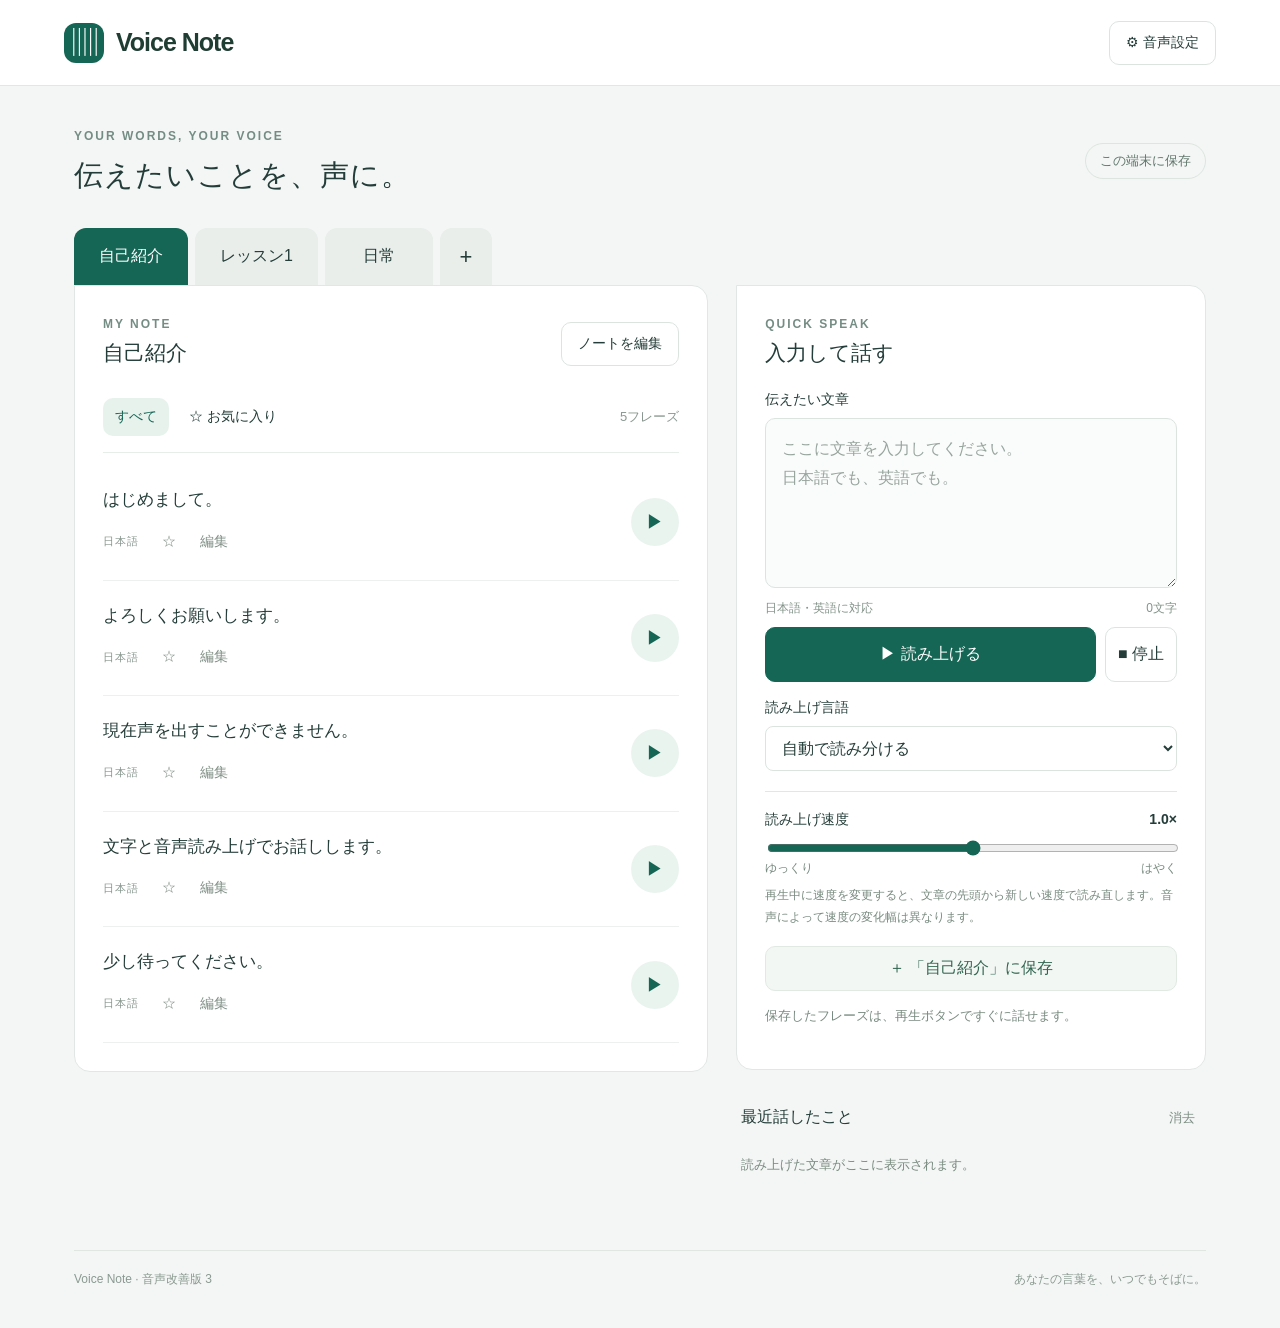
==== index.html @ 18e93631 "Improve speech quality selection and live speed adjustment" ====
<!doctype html><html lang="ja"><head><meta charset="utf-8"><meta name="viewport" content="width=device-width,initial-scale=1"><meta name="theme-color" content="#166655"><meta name="description" content="日本語と英語で話せる、あなたの音声会話ノート"><title>Voice Note — 音声会話ノート</title><link rel="manifest" href="manifest.webmanifest"><link rel="icon" href="icon.svg"><link rel="stylesheet" href="style.css"></head><body>
<header><a class="brand" href="./"><span class="brand-icon">▥</span> Voice Note</a><button id="settingsOpen" class="subtle">⚙ 音声設定</button></header>
<main><div class="intro"><div><span class="eyebrow">YOUR WORDS, YOUR VOICE</span><h1>伝えたいことを、声に。</h1></div><span class="local">この端末に保存</span></div>
<nav class="tabs" id="tabs" aria-label="ノート"></nav>
<div class="workspace"><section class="notebook"><div class="section-head"><div><span class="eyebrow">MY NOTE</span><h2 id="noteTitle"></h2></div><button id="noteMenu" class="subtle">ノートを編集</button></div><div class="filters"><button class="selected" id="allFilter">すべて</button><button id="favoriteFilter">☆ お気に入り</button><span id="count"></span></div><div id="phrases"></div></section>
<aside><section class="composer"><span class="eyebrow">QUICK SPEAK</span><h2>入力して話す</h2><label for="draft">伝えたい文章</label><textarea id="draft" placeholder="ここに文章を入力してください。&#10;日本語でも、英語でも。" maxlength="10000"></textarea><div class="input-meta"><span>日本語・英語に対応</span><span id="charCount">0文字</span></div><div class="speak-row"><button id="speak" class="primary">▶ 読み上げる</button><button id="stop" class="stop" aria-label="読み上げを停止">■ 停止</button></div><label for="language">読み上げ言語</label><select id="language"><option value="auto">自動で読み分ける</option><option value="ja">日本語</option><option value="en">English</option></select><div class="main-speed"><label for="rate">読み上げ速度 <strong id="rateValue">1.0×</strong></label><input id="rate" type="range" min="0.5" max="1.5" step="0.1"><div class="range-label"><span>ゆっくり</span><span>はやく</span></div><p class="hint">再生中に速度を変更すると、文章の先頭から新しい速度で読み直します。音声によって速度の変化幅は異なります。</p></div><button id="save" class="save">＋ このノートに保存</button><p class="hint">保存したフレーズは、再生ボタンですぐに話せます。</p></section><section class="history"><div class="section-head"><h3>最近話したこと</h3><button id="clearHistory" class="text-button">消去</button></div><div id="history"></div></section></aside></div><footer>Voice Note · 音声改善版 3 <span>あなたの言葉を、いつでもそばに。</span></footer></main>
<div id="status" role="status" aria-live="polite"></div>
<dialog id="editDialog"><form id="editForm"><div class="section-head"><h2 id="editTitle"></h2><button type="button" id="closeEdit" aria-label="閉じる">×</button></div><label id="editLabel" for="editValue">名前</label><textarea id="editValue" required maxlength="10000"></textarea><div class="dialog-actions"><button type="button" id="deleteItem" class="danger">削除</button><button type="submit" class="primary">保存する</button></div></form></dialog>
<dialog id="settings"><div class="section-head"><h2>音声設定</h2><button id="closeSettings" aria-label="閉じる">×</button></div><p class="hint">利用できる音声は端末によって異なります。男性音声が見つかる場合は優先して選びます。音声名だけでは性別を判別できない場合もあります。</p><label class="voice-preference"><input id="qualityFirst" type="checkbox"> 高品質音声を優先する</label><p class="hint">自動選択では Natural・Neural・Premium・Enhanced などの音声を優先します。男性音声を優先したい場合はオフにするか、下の一覧で声を選んでください。</p><label class="voice-preference"><input id="preferLocal" type="checkbox"> 端末内の音声を優先する</label><p class="hint">通信の待ち時間を避けたいときに使います。選択した音声がある場合は、その声を使います。</p><label for="jaVoice">日本語の音声</label><select id="jaVoice"></select><button class="test" data-test="ja">▶ 日本語を試す</button><label for="enVoice">英語の音声</label><select id="enVoice"></select><button class="test" data-test="en">▶ 英語を試す</button><p class="hint">ノートと履歴はこのブラウザ内に保存されます。ブラウザのデータを消すと削除され、別の端末には同期されません。音声によっては読み上げ時に通信が必要です。</p><p class="hint">日英の文章を先に再生待ちに入れ、切り替えの待ち時間を減らします。声質や切り替えにかかる時間は、端末と音声によって異なります。</p><div class="backup"><button id="export">バックアップ保存</button><label class="import">復元する<input id="import" type="file" accept="application/json" hidden></label></div></dialog>
<script src="app.js"></script></body></html>
---- style.css ----
:root{font-family:Inter,"Noto Sans JP",-apple-system,BlinkMacSystemFont,"Segoe UI",sans-serif;color:#243d38;background:#f4f6f5;font-synthesis:none}*{box-sizing:border-box}body{margin:0}button,select,textarea,input{font:inherit}button,.import{cursor:pointer}button{border:1px solid #dce4e0;background:white;color:inherit;border-radius:10px;padding:11px 16px;min-height:44px}button:hover{background:#edf3f0}button:focus-visible,textarea:focus,select:focus{outline:3px solid #77b6a7;outline-offset:2px}header{height:86px;background:#fff;border-bottom:1px solid #e1e7e4;display:flex;align-items:center;justify-content:space-between;padding:0 max(5%,calc((100vw - 1180px)/2))}.brand{font-size:25px;font-weight:750;letter-spacing:-1px;text-decoration:none;color:#203d34;display:flex;align-items:center;gap:12px}.brand-icon{background:#166655;color:white;display:grid;place-items:center;border-radius:12px;width:40px;height:40px;font-size:28px}.subtle{background:transparent;font-size:14px}main{max-width:1180px;margin:auto;padding:40px 24px}.intro{display:flex;align-items:center;justify-content:space-between;margin-bottom:32px}.eyebrow{font-size:12px;letter-spacing:2px;font-weight:700;color:#748d84}h1{font-size:29px;margin:12px 0 0;font-weight:650;letter-spacing:1px}h2{font-size:21px;margin:7px 0}h3{font-size:16px;margin:0}.local{font-size:13px;color:#60776d;border:1px solid #dce5df;border-radius:20px;padding:8px 14px}.tabs{display:flex;gap:7px;overflow-x:auto;padding:0 0 0;align-items:stretch}.tabs button{white-space:nowrap;min-width:108px;border-radius:12px 12px 0 0;background:#e9eeeb;border-color:transparent;padding:17px 24px}.tabs button.active{background:#166655;color:white}.tabs .add{min-width:52px;font-size:22px;padding:10px}.workspace{display:grid;grid-template-columns:minmax(0,1.35fr) minmax(320px,1fr);gap:28px;align-items:start}.notebook{background:white;border:1px solid #e1e7e4;border-radius:0 16px 16px 16px;min-height:584px;padding:28px}.section-head{display:flex;align-items:center;justify-content:space-between;gap:12px}.filters{display:flex;align-items:center;gap:8px;margin:24px 0 12px;border-bottom:1px solid #e7ede9;padding-bottom:16px}.filters button{border:0;background:transparent;font-size:14px;padding:8px 12px;min-height:38px}.filters .selected{background:#e8f2ed;color:#166655}.filters span{margin-left:auto;color:#8b9891;font-size:13px}.phrase{display:flex;align-items:center;gap:13px;padding:20px 0;border-bottom:1px solid #edf0ee}.phrase-body{flex:1;min-width:0}.phrase p{font-size:17px;line-height:1.8;margin:0 0 8px;white-space:pre-wrap;overflow-wrap:anywhere}.phrase-meta{display:flex;align-items:center;gap:6px}.phrase-meta span{font-size:11px;font-weight:700;color:#87968e;letter-spacing:1px;margin-right:8px}.icon{padding:5px 9px;border:0;min-height:36px;background:transparent;color:#819087;font-size:14px}.star.on{color:#b78721}.play{border:0;background:#eaf4ef;color:#166655;width:48px;height:48px;padding:0;border-radius:50%;flex-shrink:0;font-size:18px}.composer{background:white;border:1px solid #e1e7e4;border-radius:0 16px 16px 16px;padding:28px}.composer h2{margin-bottom:24px}label{font-size:14px;display:block;margin:17px 0 9px}textarea{width:100%;resize:vertical;min-height:170px;border:1px solid #dce4df;background:#fafcfb;border-radius:10px;padding:16px;line-height:1.8;color:#243d38}textarea::placeholder{color:#98a59e}select{width:100%;padding:12px;border:1px solid #dce4df;background:white;border-radius:8px;color:inherit}.input-meta{display:flex;justify-content:space-between;font-size:12px;color:#829389;margin:8px 0 22px}.speak-row{display:flex;gap:9px;margin-top:21px}.primary{background:#166655;color:white;border-color:#166655;font-weight:650}.primary:hover{background:#105142}.speak-row .primary{flex:1;padding:16px}.stop{padding:12px}.save{width:100%;margin-top:10px;background:#f3f7f4;border-color:#e0eae3;color:#326551}.hint{font-size:13px;color:#798b80;line-height:1.8}.history{padding:26px 5px}.text-button{border:0;background:transparent;font-size:13px;padding:6px;color:#7c8e83}.history-item{width:100%;display:flex;justify-content:space-between;text-align:left;gap:15px;background:transparent;border:0;border-bottom:1px solid #e0e7e2;border-radius:0;padding:14px 0;font-size:14px}.history-item span:first-child{white-space:nowrap;overflow:hidden;text-overflow:ellipsis}.history-item span:last-child{color:#166655}footer{display:flex;justify-content:space-between;color:#8a9a91;font-size:12px;margin-top:35px;padding-top:20px;border-top:1px solid #e0e7e2}dialog{border:1px solid #dbe5df;border-radius:18px;padding:28px;width:min(500px,calc(100% - 28px));max-height:90dvh;color:#243d38}dialog::backdrop{background:#142c2666;backdrop-filter:blur(3px)}.dialog-actions,.backup{display:flex;justify-content:space-between;gap:12px;margin-top:20px}.danger{color:#b44242}.test{margin-top:8px;font-size:13px}#rate{width:100%;accent-color:#166655}#rateValue{float:right}.range-label{display:flex;justify-content:space-between;font-size:12px;color:#798b80}.import{border:1px solid #dce4e0;border-radius:10px;padding:12px;margin:0}.empty{padding:36px 10px;text-align:center;font-size:14px;color:#809087;line-height:1.9}#status{position:fixed;bottom:22px;left:50%;transform:translateX(-50%);background:#203f35;color:white;max-width:90vw;border-radius:12px;padding:13px 22px;font-size:14px;box-shadow:0 5px 22px #203f3522;z-index:5}#status:empty{display:none}@media(max-width:760px){header{height:70px;padding:0 20px}.brand{font-size:22px}main{padding:26px 16px}.intro{margin-bottom:25px}h1{font-size:23px}.local{display:none}.workspace{grid-template-columns:1fr;gap:20px}.notebook{padding:20px;min-height:0}.composer{border-radius:16px;padding:22px}.tabs button{padding:14px 20px}.section-head h2{font-size:19px}.intro .eyebrow{font-size:10px}footer span{display:none}.phrase p{font-size:16px}.notebook .subtle{padding:8px 10px}.workspace aside{display:contents}.composer{grid-row:1}.notebook{grid-row:2;border-radius:16px}.history{grid-row:3}.tabs{margin-bottom:0}.composer{border-top-left-radius:0;border-top-right-radius:12px}}@media(prefers-reduced-motion:no-preference){button{transition:background .15s}}

.main-speed{border-top:1px solid #e1e7e4;margin-top:20px;padding-top:2px}.main-speed .hint{margin:8px 0;font-size:12px}.voice-preference{display:flex;align-items:center;gap:8px}.voice-preference input{width:20px;height:20px;accent-color:#166655}.input-meta{margin-bottom:10px}.speak-row{margin-top:10px}
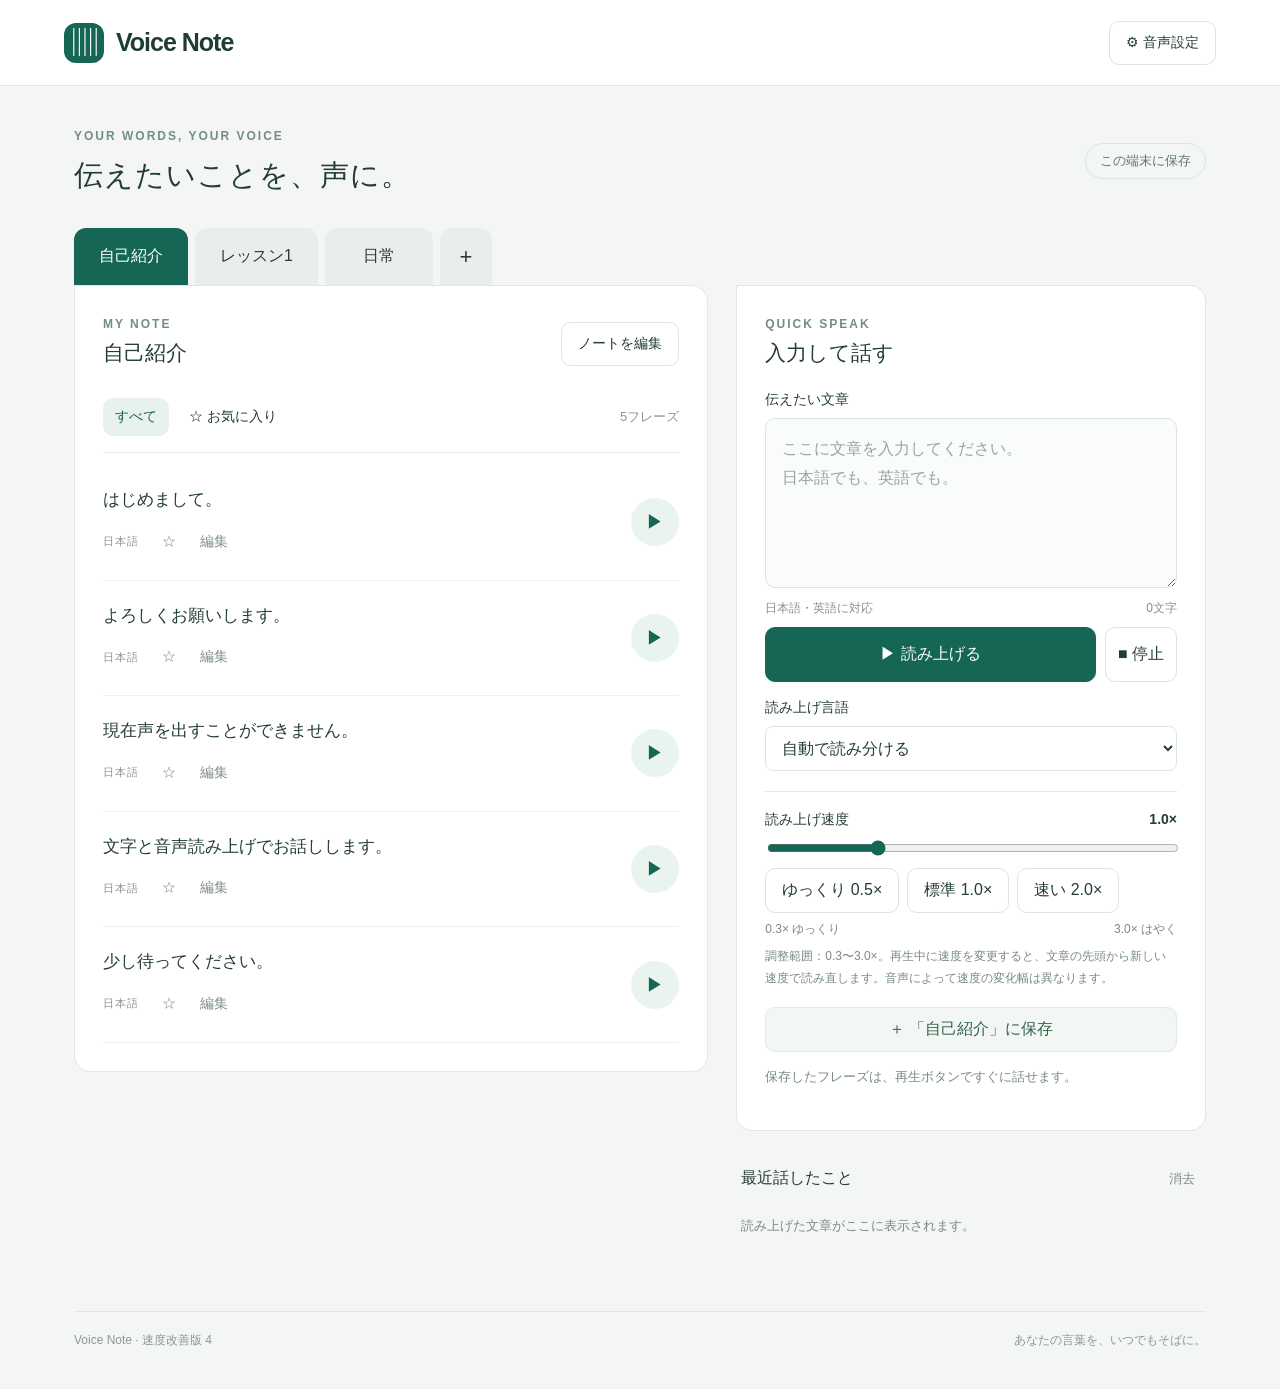
==== commit 427e6b20: "Expand speech rate to 0.3–3.0 and add speed presets" ====
--- a/index.html
+++ b/index.html
@@ -3,8 +3,8 @@
 <main><div class="intro"><div><span class="eyebrow">YOUR WORDS, YOUR VOICE</span><h1>伝えたいことを、声に。</h1></div><span class="local">この端末に保存</span></div>
 <nav class="tabs" id="tabs" aria-label="ノート"></nav>
 <div class="workspace"><section class="notebook"><div class="section-head"><div><span class="eyebrow">MY NOTE</span><h2 id="noteTitle"></h2></div><button id="noteMenu" class="subtle">ノートを編集</button></div><div class="filters"><button class="selected" id="allFilter">すべて</button><button id="favoriteFilter">☆ お気に入り</button><span id="count"></span></div><div id="phrases"></div></section>
-<aside><section class="composer"><span class="eyebrow">QUICK SPEAK</span><h2>入力して話す</h2><label for="draft">伝えたい文章</label><textarea id="draft" placeholder="ここに文章を入力してください。&#10;日本語でも、英語でも。" maxlength="10000"></textarea><div class="input-meta"><span>日本語・英語に対応</span><span id="charCount">0文字</span></div><div class="speak-row"><button id="speak" class="primary">▶ 読み上げる</button><button id="stop" class="stop" aria-label="読み上げを停止">■ 停止</button></div><label for="language">読み上げ言語</label><select id="language"><option value="auto">自動で読み分ける</option><option value="ja">日本語</option><option value="en">English</option></select><div class="main-speed"><label for="rate">読み上げ速度 <strong id="rateValue">1.0×</strong></label><input id="rate" type="range" min="0.5" max="1.5" step="0.1"><div class="range-label"><span>ゆっくり</span><span>はやく</span></div><p class="hint">再生中に速度を変更すると、文章の先頭から新しい速度で読み直します。音声によって速度の変化幅は異なります。</p></div><button id="save" class="save">＋ このノートに保存</button><p class="hint">保存したフレーズは、再生ボタンですぐに話せます。</p></section><section class="history"><div class="section-head"><h3>最近話したこと</h3><button id="clearHistory" class="text-button">消去</button></div><div id="history"></div></section></aside></div><footer>Voice Note · 音声改善版 3 <span>あなたの言葉を、いつでもそばに。</span></footer></main>
+<aside><section class="composer"><span class="eyebrow">QUICK SPEAK</span><h2>入力して話す</h2><label for="draft">伝えたい文章</label><textarea id="draft" placeholder="ここに文章を入力してください。&#10;日本語でも、英語でも。" maxlength="10000"></textarea><div class="input-meta"><span>日本語・英語に対応</span><span id="charCount">0文字</span></div><div class="speak-row"><button id="speak" class="primary">▶ 読み上げる</button><button id="stop" class="stop" aria-label="読み上げを停止">■ 停止</button></div><label for="language">読み上げ言語</label><select id="language"><option value="auto">自動で読み分ける</option><option value="ja">日本語</option><option value="en">English</option></select><div class="main-speed"><label for="rate">読み上げ速度 <strong id="rateValue">1.0×</strong></label><input id="rate" type="range" min="0.3" max="3.0" step="0.1"><div role="group" aria-label="速度を選択" style="display:flex;flex-wrap:wrap;gap:8px;margin:8px 0"><button type="button" data-rate="0.5">ゆっくり 0.5×</button><button type="button" data-rate="1">標準 1.0×</button><button type="button" data-rate="2">速い 2.0×</button></div><div class="range-label"><span>0.3× ゆっくり</span><span>3.0× はやく</span></div><p class="hint">調整範囲：0.3〜3.0×。再生中に速度を変更すると、文章の先頭から新しい速度で読み直します。音声によって速度の変化幅は異なります。</p></div><button id="save" class="save">＋ このノートに保存</button><p class="hint">保存したフレーズは、再生ボタンですぐに話せます。</p></section><section class="history"><div class="section-head"><h3>最近話したこと</h3><button id="clearHistory" class="text-button">消去</button></div><div id="history"></div></section></aside></div><footer>Voice Note · 速度改善版 4 <span>あなたの言葉を、いつでもそばに。</span></footer></main>
 <div id="status" role="status" aria-live="polite"></div>
 <dialog id="editDialog"><form id="editForm"><div class="section-head"><h2 id="editTitle"></h2><button type="button" id="closeEdit" aria-label="閉じる">×</button></div><label id="editLabel" for="editValue">名前</label><textarea id="editValue" required maxlength="10000"></textarea><div class="dialog-actions"><button type="button" id="deleteItem" class="danger">削除</button><button type="submit" class="primary">保存する</button></div></form></dialog>
 <dialog id="settings"><div class="section-head"><h2>音声設定</h2><button id="closeSettings" aria-label="閉じる">×</button></div><p class="hint">利用できる音声は端末によって異なります。男性音声が見つかる場合は優先して選びます。音声名だけでは性別を判別できない場合もあります。</p><label class="voice-preference"><input id="qualityFirst" type="checkbox"> 高品質音声を優先する</label><p class="hint">自動選択では Natural・Neural・Premium・Enhanced などの音声を優先します。男性音声を優先したい場合はオフにするか、下の一覧で声を選んでください。</p><label class="voice-preference"><input id="preferLocal" type="checkbox"> 端末内の音声を優先する</label><p class="hint">通信の待ち時間を避けたいときに使います。選択した音声がある場合は、その声を使います。</p><label for="jaVoice">日本語の音声</label><select id="jaVoice"></select><button class="test" data-test="ja">▶ 日本語を試す</button><label for="enVoice">英語の音声</label><select id="enVoice"></select><button class="test" data-test="en">▶ 英語を試す</button><p class="hint">ノートと履歴はこのブラウザ内に保存されます。ブラウザのデータを消すと削除され、別の端末には同期されません。音声によっては読み上げ時に通信が必要です。</p><p class="hint">日英の文章を先に再生待ちに入れ、切り替えの待ち時間を減らします。声質や切り替えにかかる時間は、端末と音声によって異なります。</p><div class="backup"><button id="export">バックアップ保存</button><label class="import">復元する<input id="import" type="file" accept="application/json" hidden></label></div></dialog>
-<script src="app.js"></script></body></html>
+<script src="app.js?v=4"></script></body></html>
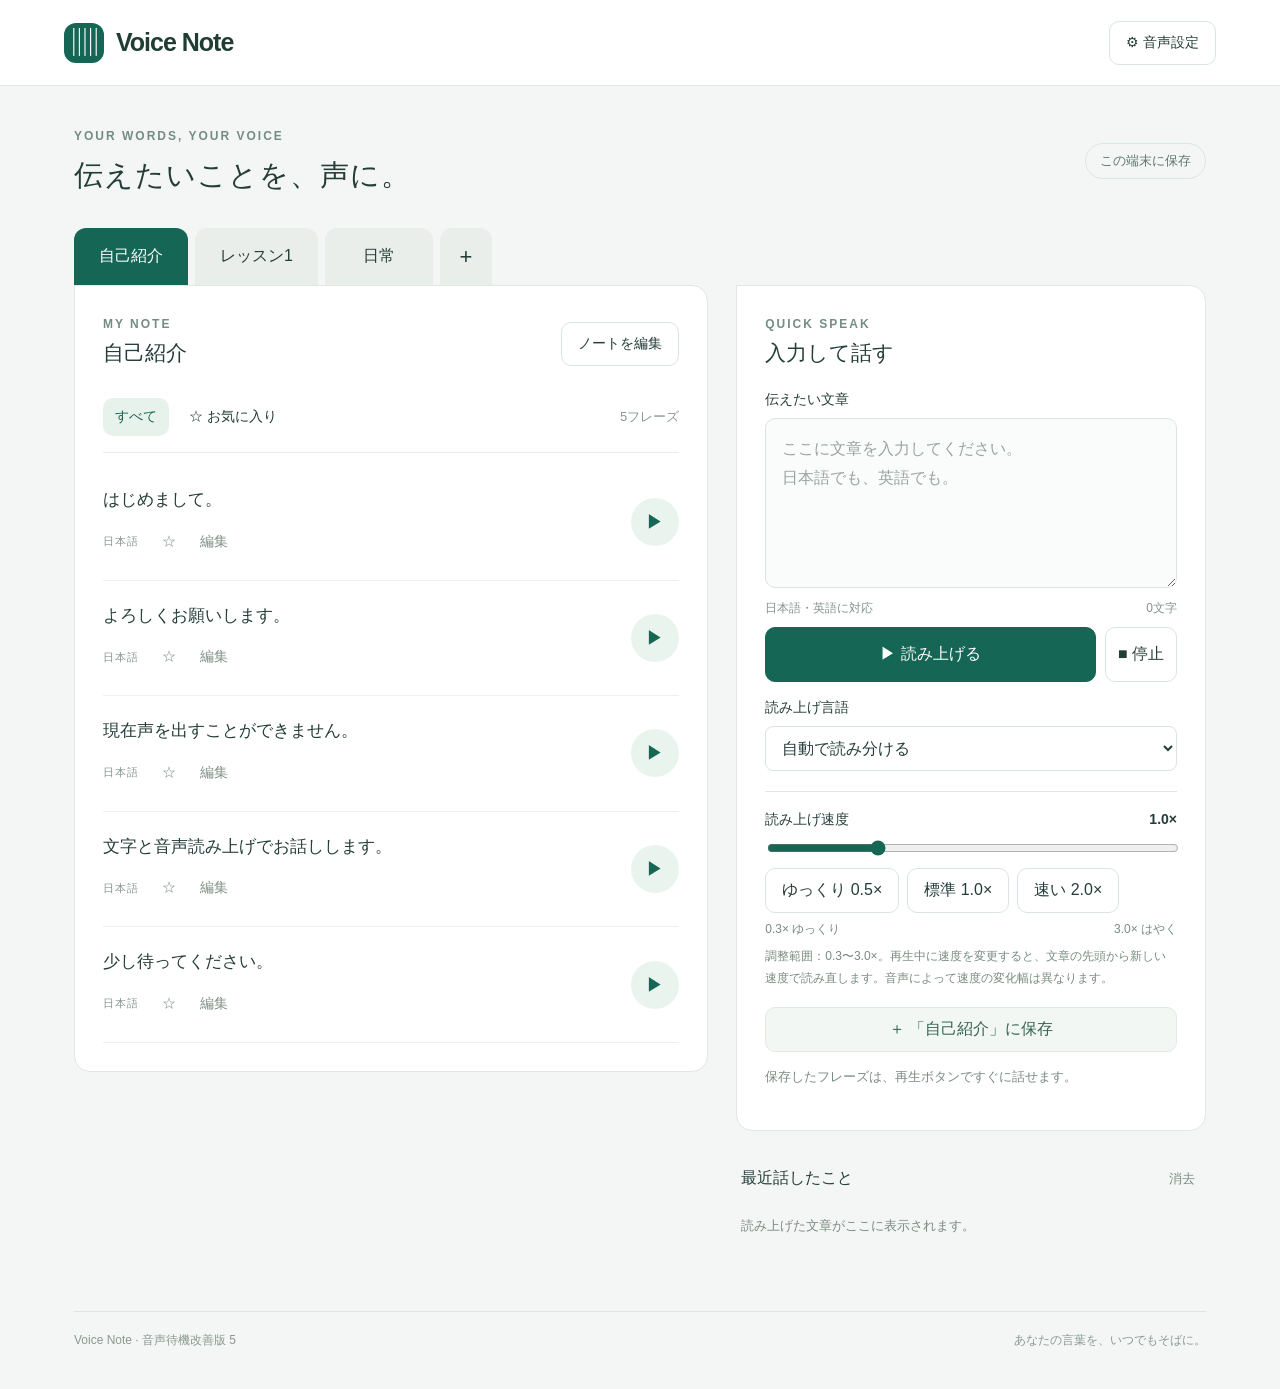
==== commit 39e3109b: "Stop indefinite speech preparation with a start timeout" ====
--- a/index.html
+++ b/index.html
@@ -3,8 +3,8 @@
 <main><div class="intro"><div><span class="eyebrow">YOUR WORDS, YOUR VOICE</span><h1>伝えたいことを、声に。</h1></div><span class="local">この端末に保存</span></div>
 <nav class="tabs" id="tabs" aria-label="ノート"></nav>
 <div class="workspace"><section class="notebook"><div class="section-head"><div><span class="eyebrow">MY NOTE</span><h2 id="noteTitle"></h2></div><button id="noteMenu" class="subtle">ノートを編集</button></div><div class="filters"><button class="selected" id="allFilter">すべて</button><button id="favoriteFilter">☆ お気に入り</button><span id="count"></span></div><div id="phrases"></div></section>
-<aside><section class="composer"><span class="eyebrow">QUICK SPEAK</span><h2>入力して話す</h2><label for="draft">伝えたい文章</label><textarea id="draft" placeholder="ここに文章を入力してください。&#10;日本語でも、英語でも。" maxlength="10000"></textarea><div class="input-meta"><span>日本語・英語に対応</span><span id="charCount">0文字</span></div><div class="speak-row"><button id="speak" class="primary">▶ 読み上げる</button><button id="stop" class="stop" aria-label="読み上げを停止">■ 停止</button></div><label for="language">読み上げ言語</label><select id="language"><option value="auto">自動で読み分ける</option><option value="ja">日本語</option><option value="en">English</option></select><div class="main-speed"><label for="rate">読み上げ速度 <strong id="rateValue">1.0×</strong></label><input id="rate" type="range" min="0.3" max="3.0" step="0.1"><div role="group" aria-label="速度を選択" style="display:flex;flex-wrap:wrap;gap:8px;margin:8px 0"><button type="button" data-rate="0.5">ゆっくり 0.5×</button><button type="button" data-rate="1">標準 1.0×</button><button type="button" data-rate="2">速い 2.0×</button></div><div class="range-label"><span>0.3× ゆっくり</span><span>3.0× はやく</span></div><p class="hint">調整範囲：0.3〜3.0×。再生中に速度を変更すると、文章の先頭から新しい速度で読み直します。音声によって速度の変化幅は異なります。</p></div><button id="save" class="save">＋ このノートに保存</button><p class="hint">保存したフレーズは、再生ボタンですぐに話せます。</p></section><section class="history"><div class="section-head"><h3>最近話したこと</h3><button id="clearHistory" class="text-button">消去</button></div><div id="history"></div></section></aside></div><footer>Voice Note · 速度改善版 4 <span>あなたの言葉を、いつでもそばに。</span></footer></main>
+<aside><section class="composer"><span class="eyebrow">QUICK SPEAK</span><h2>入力して話す</h2><label for="draft">伝えたい文章</label><textarea id="draft" placeholder="ここに文章を入力してください。&#10;日本語でも、英語でも。" maxlength="10000"></textarea><div class="input-meta"><span>日本語・英語に対応</span><span id="charCount">0文字</span></div><div class="speak-row"><button id="speak" class="primary">▶ 読み上げる</button><button id="stop" class="stop" aria-label="読み上げを停止">■ 停止</button></div><label for="language">読み上げ言語</label><select id="language"><option value="auto">自動で読み分ける</option><option value="ja">日本語</option><option value="en">English</option></select><div class="main-speed"><label for="rate">読み上げ速度 <strong id="rateValue">1.0×</strong></label><input id="rate" type="range" min="0.3" max="3.0" step="0.1"><div role="group" aria-label="速度を選択" style="display:flex;flex-wrap:wrap;gap:8px;margin:8px 0"><button type="button" data-rate="0.5">ゆっくり 0.5×</button><button type="button" data-rate="1">標準 1.0×</button><button type="button" data-rate="2">速い 2.0×</button></div><div class="range-label"><span>0.3× ゆっくり</span><span>3.0× はやく</span></div><p class="hint">調整範囲：0.3〜3.0×。再生中に速度を変更すると、文章の先頭から新しい速度で読み直します。音声によって速度の変化幅は異なります。</p></div><button id="save" class="save">＋ このノートに保存</button><p class="hint">保存したフレーズは、再生ボタンですぐに話せます。</p></section><section class="history"><div class="section-head"><h3>最近話したこと</h3><button id="clearHistory" class="text-button">消去</button></div><div id="history"></div></section></aside></div><footer>Voice Note · 音声待機改善版 5 <span>あなたの言葉を、いつでもそばに。</span></footer></main>
 <div id="status" role="status" aria-live="polite"></div>
 <dialog id="editDialog"><form id="editForm"><div class="section-head"><h2 id="editTitle"></h2><button type="button" id="closeEdit" aria-label="閉じる">×</button></div><label id="editLabel" for="editValue">名前</label><textarea id="editValue" required maxlength="10000"></textarea><div class="dialog-actions"><button type="button" id="deleteItem" class="danger">削除</button><button type="submit" class="primary">保存する</button></div></form></dialog>
 <dialog id="settings"><div class="section-head"><h2>音声設定</h2><button id="closeSettings" aria-label="閉じる">×</button></div><p class="hint">利用できる音声は端末によって異なります。男性音声が見つかる場合は優先して選びます。音声名だけでは性別を判別できない場合もあります。</p><label class="voice-preference"><input id="qualityFirst" type="checkbox"> 高品質音声を優先する</label><p class="hint">自動選択では Natural・Neural・Premium・Enhanced などの音声を優先します。男性音声を優先したい場合はオフにするか、下の一覧で声を選んでください。</p><label class="voice-preference"><input id="preferLocal" type="checkbox"> 端末内の音声を優先する</label><p class="hint">通信の待ち時間を避けたいときに使います。選択した音声がある場合は、その声を使います。</p><label for="jaVoice">日本語の音声</label><select id="jaVoice"></select><button class="test" data-test="ja">▶ 日本語を試す</button><label for="enVoice">英語の音声</label><select id="enVoice"></select><button class="test" data-test="en">▶ 英語を試す</button><p class="hint">ノートと履歴はこのブラウザ内に保存されます。ブラウザのデータを消すと削除され、別の端末には同期されません。音声によっては読み上げ時に通信が必要です。</p><p class="hint">日英の文章を先に再生待ちに入れ、切り替えの待ち時間を減らします。声質や切り替えにかかる時間は、端末と音声によって異なります。</p><div class="backup"><button id="export">バックアップ保存</button><label class="import">復元する<input id="import" type="file" accept="application/json" hidden></label></div></dialog>
-<script src="app.js?v=4"></script></body></html>
+<script src="app.js?v=5"></script></body></html>
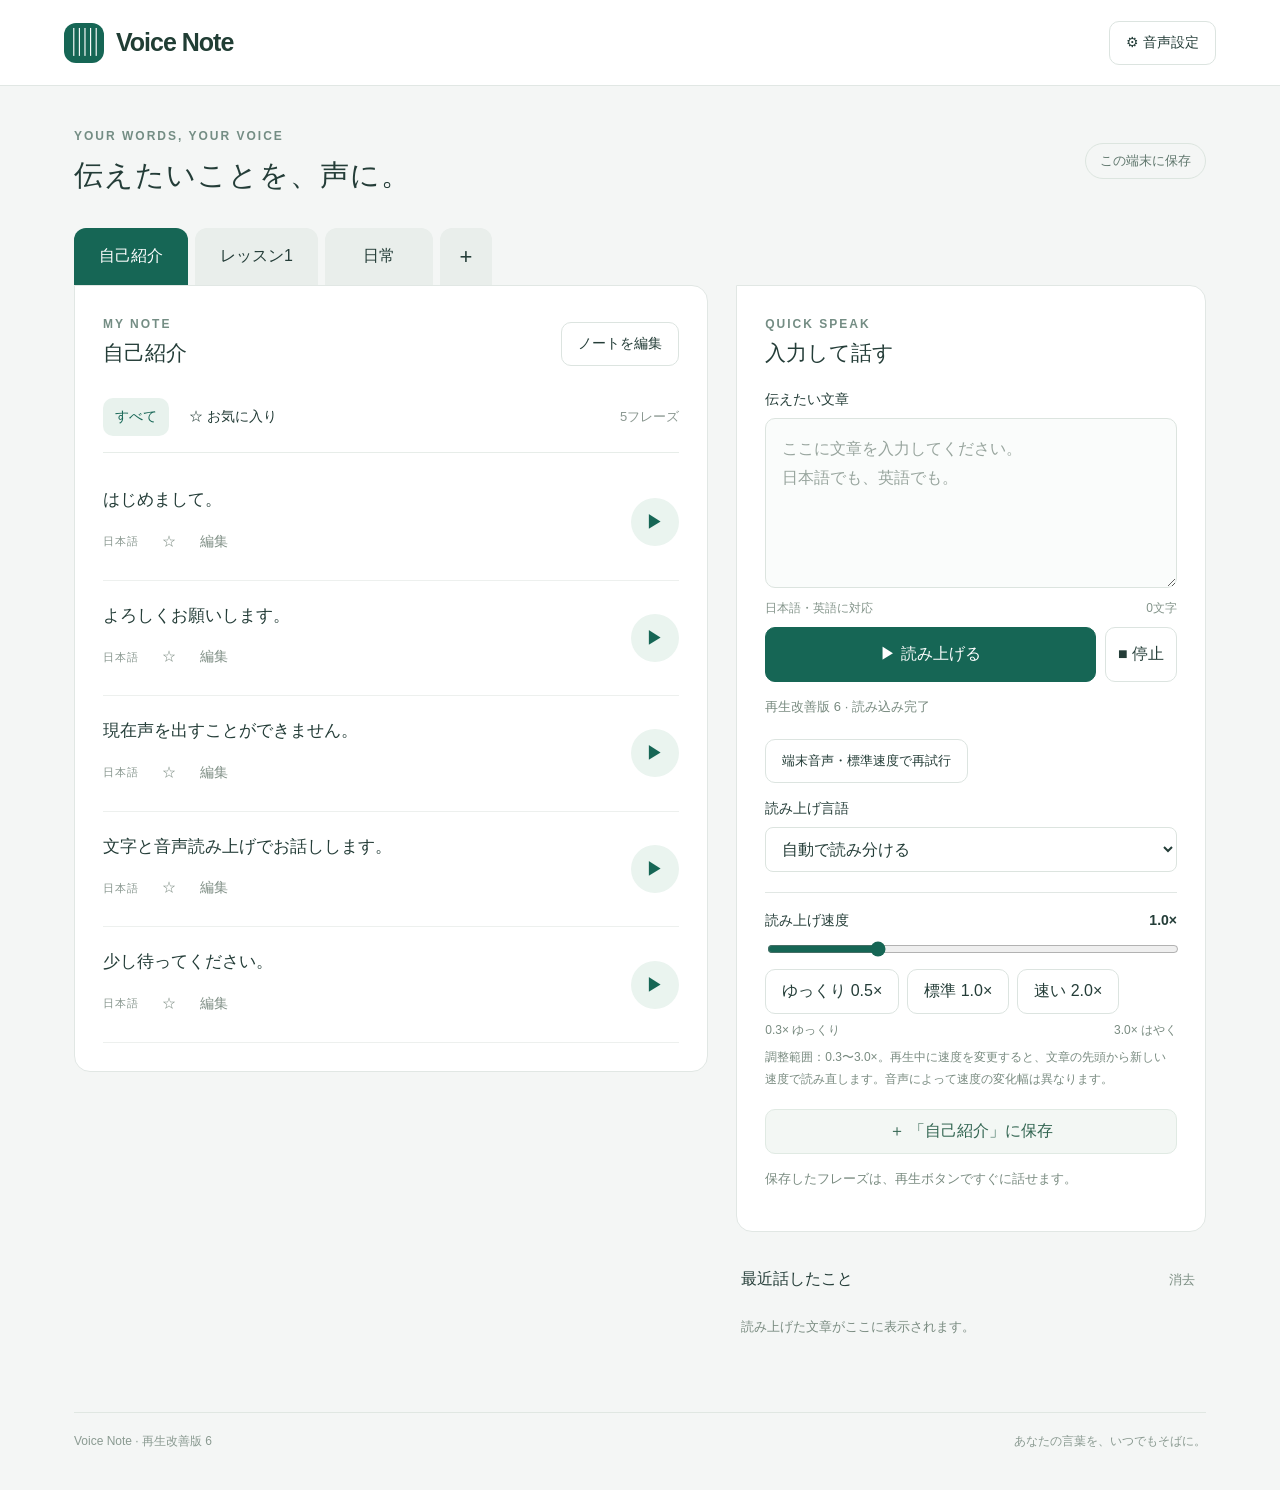
==== commit 52280896: "Add visible speech startup diagnostics and local voice retry" ====
--- a/index.html
+++ b/index.html
@@ -3,8 +3,8 @@
 <main><div class="intro"><div><span class="eyebrow">YOUR WORDS, YOUR VOICE</span><h1>伝えたいことを、声に。</h1></div><span class="local">この端末に保存</span></div>
 <nav class="tabs" id="tabs" aria-label="ノート"></nav>
 <div class="workspace"><section class="notebook"><div class="section-head"><div><span class="eyebrow">MY NOTE</span><h2 id="noteTitle"></h2></div><button id="noteMenu" class="subtle">ノートを編集</button></div><div class="filters"><button class="selected" id="allFilter">すべて</button><button id="favoriteFilter">☆ お気に入り</button><span id="count"></span></div><div id="phrases"></div></section>
-<aside><section class="composer"><span class="eyebrow">QUICK SPEAK</span><h2>入力して話す</h2><label for="draft">伝えたい文章</label><textarea id="draft" placeholder="ここに文章を入力してください。&#10;日本語でも、英語でも。" maxlength="10000"></textarea><div class="input-meta"><span>日本語・英語に対応</span><span id="charCount">0文字</span></div><div class="speak-row"><button id="speak" class="primary">▶ 読み上げる</button><button id="stop" class="stop" aria-label="読み上げを停止">■ 停止</button></div><label for="language">読み上げ言語</label><select id="language"><option value="auto">自動で読み分ける</option><option value="ja">日本語</option><option value="en">English</option></select><div class="main-speed"><label for="rate">読み上げ速度 <strong id="rateValue">1.0×</strong></label><input id="rate" type="range" min="0.3" max="3.0" step="0.1"><div role="group" aria-label="速度を選択" style="display:flex;flex-wrap:wrap;gap:8px;margin:8px 0"><button type="button" data-rate="0.5">ゆっくり 0.5×</button><button type="button" data-rate="1">標準 1.0×</button><button type="button" data-rate="2">速い 2.0×</button></div><div class="range-label"><span>0.3× ゆっくり</span><span>3.0× はやく</span></div><p class="hint">調整範囲：0.3〜3.0×。再生中に速度を変更すると、文章の先頭から新しい速度で読み直します。音声によって速度の変化幅は異なります。</p></div><button id="save" class="save">＋ このノートに保存</button><p class="hint">保存したフレーズは、再生ボタンですぐに話せます。</p></section><section class="history"><div class="section-head"><h3>最近話したこと</h3><button id="clearHistory" class="text-button">消去</button></div><div id="history"></div></section></aside></div><footer>Voice Note · 音声待機改善版 5 <span>あなたの言葉を、いつでもそばに。</span></footer></main>
+<aside><section class="composer"><span class="eyebrow">QUICK SPEAK</span><h2>入力して話す</h2><label for="draft">伝えたい文章</label><textarea id="draft" placeholder="ここに文章を入力してください。&#10;日本語でも、英語でも。" maxlength="10000"></textarea><div class="input-meta"><span>日本語・英語に対応</span><span id="charCount">0文字</span></div><div class="speak-row"><button id="speak" class="primary">▶ 読み上げる</button><button id="stop" class="stop" aria-label="読み上げを停止">■ 停止</button></div><p id="speechProgress" class="hint" role="status" aria-live="polite">更新を読み込み中…</p><button id="retryLocal" type="button" class="test">端末音声・標準速度で再試行</button><label for="language">読み上げ言語</label><select id="language"><option value="auto">自動で読み分ける</option><option value="ja">日本語</option><option value="en">English</option></select><div class="main-speed"><label for="rate">読み上げ速度 <strong id="rateValue">1.0×</strong></label><input id="rate" type="range" min="0.3" max="3.0" step="0.1"><div role="group" aria-label="速度を選択" style="display:flex;flex-wrap:wrap;gap:8px;margin:8px 0"><button type="button" data-rate="0.5">ゆっくり 0.5×</button><button type="button" data-rate="1">標準 1.0×</button><button type="button" data-rate="2">速い 2.0×</button></div><div class="range-label"><span>0.3× ゆっくり</span><span>3.0× はやく</span></div><p class="hint">調整範囲：0.3〜3.0×。再生中に速度を変更すると、文章の先頭から新しい速度で読み直します。音声によって速度の変化幅は異なります。</p></div><button id="save" class="save">＋ このノートに保存</button><p class="hint">保存したフレーズは、再生ボタンですぐに話せます。</p></section><section class="history"><div class="section-head"><h3>最近話したこと</h3><button id="clearHistory" class="text-button">消去</button></div><div id="history"></div></section></aside></div><footer>Voice Note · 再生改善版 6 <span>あなたの言葉を、いつでもそばに。</span></footer></main>
 <div id="status" role="status" aria-live="polite"></div>
 <dialog id="editDialog"><form id="editForm"><div class="section-head"><h2 id="editTitle"></h2><button type="button" id="closeEdit" aria-label="閉じる">×</button></div><label id="editLabel" for="editValue">名前</label><textarea id="editValue" required maxlength="10000"></textarea><div class="dialog-actions"><button type="button" id="deleteItem" class="danger">削除</button><button type="submit" class="primary">保存する</button></div></form></dialog>
 <dialog id="settings"><div class="section-head"><h2>音声設定</h2><button id="closeSettings" aria-label="閉じる">×</button></div><p class="hint">利用できる音声は端末によって異なります。男性音声が見つかる場合は優先して選びます。音声名だけでは性別を判別できない場合もあります。</p><label class="voice-preference"><input id="qualityFirst" type="checkbox"> 高品質音声を優先する</label><p class="hint">自動選択では Natural・Neural・Premium・Enhanced などの音声を優先します。男性音声を優先したい場合はオフにするか、下の一覧で声を選んでください。</p><label class="voice-preference"><input id="preferLocal" type="checkbox"> 端末内の音声を優先する</label><p class="hint">通信の待ち時間を避けたいときに使います。選択した音声がある場合は、その声を使います。</p><label for="jaVoice">日本語の音声</label><select id="jaVoice"></select><button class="test" data-test="ja">▶ 日本語を試す</button><label for="enVoice">英語の音声</label><select id="enVoice"></select><button class="test" data-test="en">▶ 英語を試す</button><p class="hint">ノートと履歴はこのブラウザ内に保存されます。ブラウザのデータを消すと削除され、別の端末には同期されません。音声によっては読み上げ時に通信が必要です。</p><p class="hint">日英の文章を先に再生待ちに入れ、切り替えの待ち時間を減らします。声質や切り替えにかかる時間は、端末と音声によって異なります。</p><div class="backup"><button id="export">バックアップ保存</button><label class="import">復元する<input id="import" type="file" accept="application/json" hidden></label></div></dialog>
-<script src="app.js?v=5"></script></body></html>
+<script src="app.js?v=6"></script></body></html>
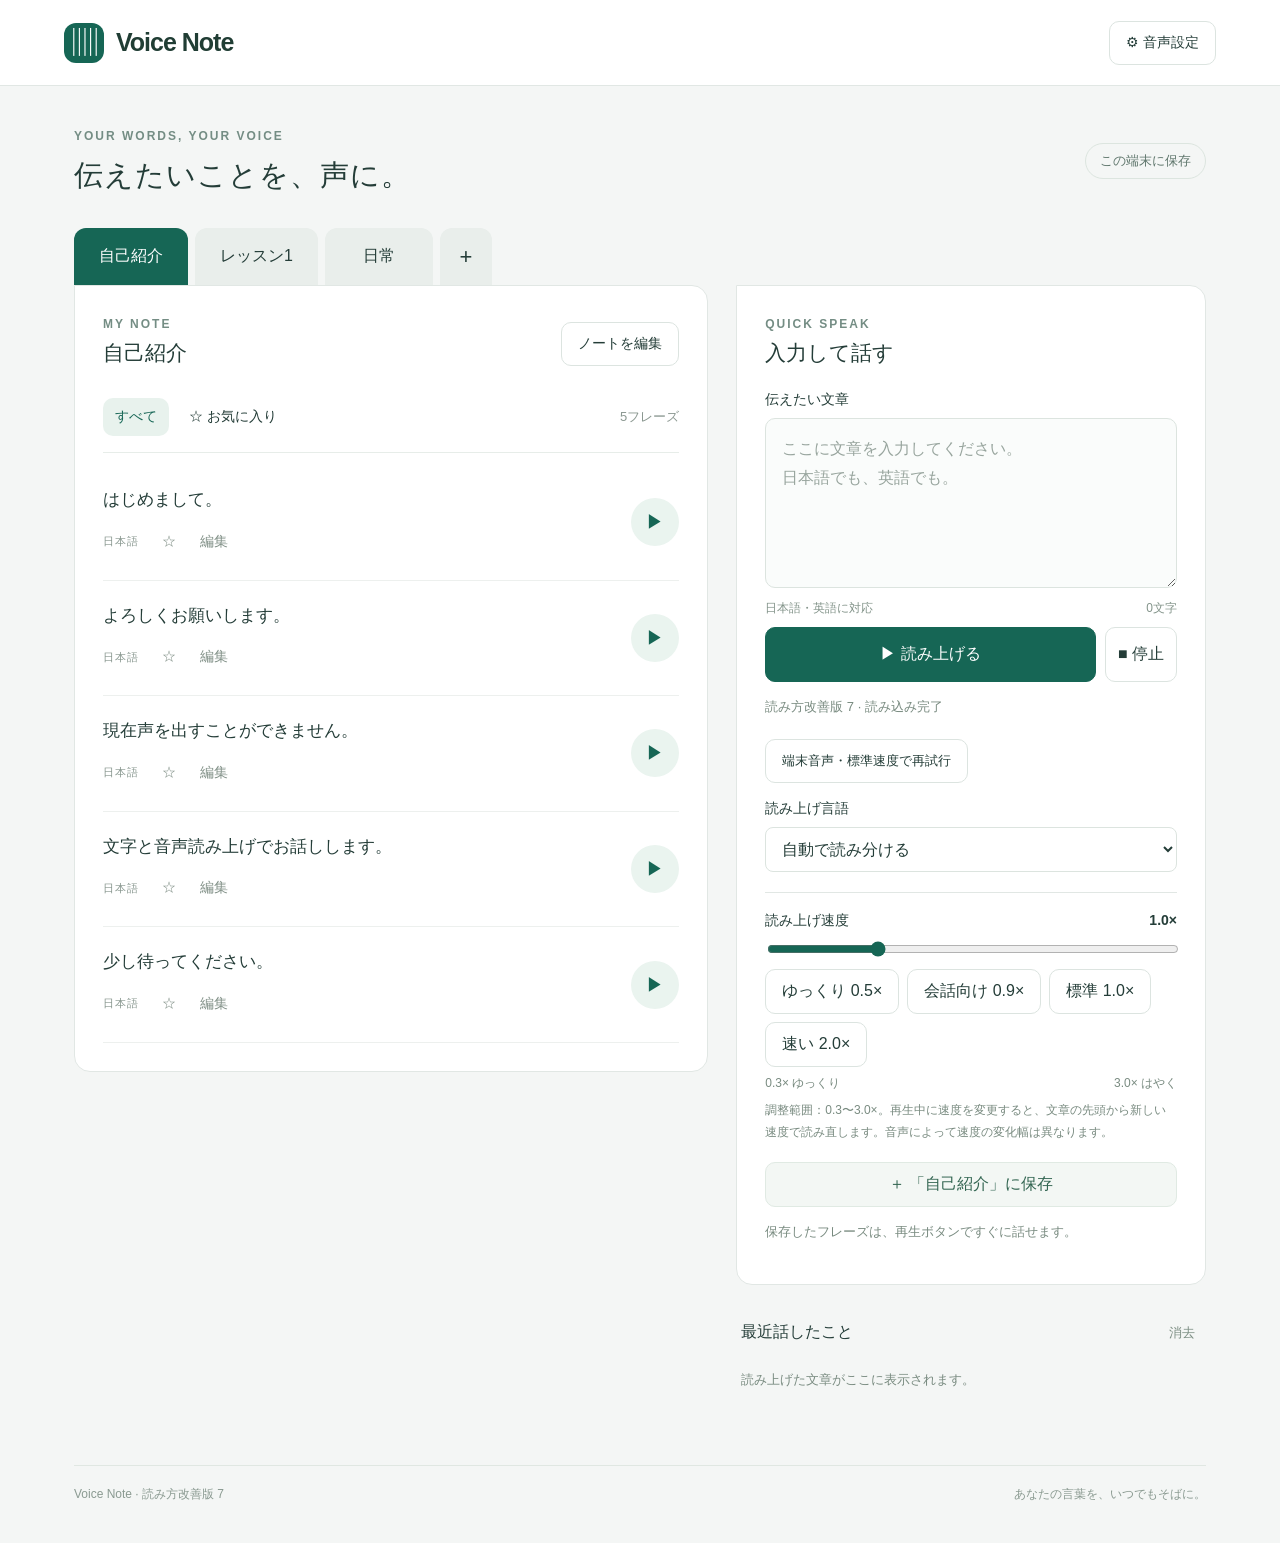
==== commit 9d549559: "Preserve conversational context and improve bilingual text segmentation" ====
--- a/index.html
+++ b/index.html
@@ -3,8 +3,8 @@
 <main><div class="intro"><div><span class="eyebrow">YOUR WORDS, YOUR VOICE</span><h1>伝えたいことを、声に。</h1></div><span class="local">この端末に保存</span></div>
 <nav class="tabs" id="tabs" aria-label="ノート"></nav>
 <div class="workspace"><section class="notebook"><div class="section-head"><div><span class="eyebrow">MY NOTE</span><h2 id="noteTitle"></h2></div><button id="noteMenu" class="subtle">ノートを編集</button></div><div class="filters"><button class="selected" id="allFilter">すべて</button><button id="favoriteFilter">☆ お気に入り</button><span id="count"></span></div><div id="phrases"></div></section>
-<aside><section class="composer"><span class="eyebrow">QUICK SPEAK</span><h2>入力して話す</h2><label for="draft">伝えたい文章</label><textarea id="draft" placeholder="ここに文章を入力してください。&#10;日本語でも、英語でも。" maxlength="10000"></textarea><div class="input-meta"><span>日本語・英語に対応</span><span id="charCount">0文字</span></div><div class="speak-row"><button id="speak" class="primary">▶ 読み上げる</button><button id="stop" class="stop" aria-label="読み上げを停止">■ 停止</button></div><p id="speechProgress" class="hint" role="status" aria-live="polite">更新を読み込み中…</p><button id="retryLocal" type="button" class="test">端末音声・標準速度で再試行</button><label for="language">読み上げ言語</label><select id="language"><option value="auto">自動で読み分ける</option><option value="ja">日本語</option><option value="en">English</option></select><div class="main-speed"><label for="rate">読み上げ速度 <strong id="rateValue">1.0×</strong></label><input id="rate" type="range" min="0.3" max="3.0" step="0.1"><div role="group" aria-label="速度を選択" style="display:flex;flex-wrap:wrap;gap:8px;margin:8px 0"><button type="button" data-rate="0.5">ゆっくり 0.5×</button><button type="button" data-rate="1">標準 1.0×</button><button type="button" data-rate="2">速い 2.0×</button></div><div class="range-label"><span>0.3× ゆっくり</span><span>3.0× はやく</span></div><p class="hint">調整範囲：0.3〜3.0×。再生中に速度を変更すると、文章の先頭から新しい速度で読み直します。音声によって速度の変化幅は異なります。</p></div><button id="save" class="save">＋ このノートに保存</button><p class="hint">保存したフレーズは、再生ボタンですぐに話せます。</p></section><section class="history"><div class="section-head"><h3>最近話したこと</h3><button id="clearHistory" class="text-button">消去</button></div><div id="history"></div></section></aside></div><footer>Voice Note · 再生改善版 6 <span>あなたの言葉を、いつでもそばに。</span></footer></main>
+<aside><section class="composer"><span class="eyebrow">QUICK SPEAK</span><h2>入力して話す</h2><label for="draft">伝えたい文章</label><textarea id="draft" placeholder="ここに文章を入力してください。&#10;日本語でも、英語でも。" maxlength="10000"></textarea><div class="input-meta"><span>日本語・英語に対応</span><span id="charCount">0文字</span></div><div class="speak-row"><button id="speak" class="primary">▶ 読み上げる</button><button id="stop" class="stop" aria-label="読み上げを停止">■ 停止</button></div><p id="speechProgress" class="hint" role="status" aria-live="polite">更新を読み込み中…</p><button id="retryLocal" type="button" class="test">端末音声・標準速度で再試行</button><label for="language">読み上げ言語</label><select id="language"><option value="auto">自動で読み分ける</option><option value="ja">日本語</option><option value="en">English</option></select><div class="main-speed"><label for="rate">読み上げ速度 <strong id="rateValue">1.0×</strong></label><input id="rate" type="range" min="0.3" max="3.0" step="0.1"><div role="group" aria-label="速度を選択" style="display:flex;flex-wrap:wrap;gap:8px;margin:8px 0"><button type="button" data-rate="0.5">ゆっくり 0.5×</button><button type="button" data-rate="0.9">会話向け 0.9×</button><button type="button" data-rate="1">標準 1.0×</button><button type="button" data-rate="2">速い 2.0×</button></div><div class="range-label"><span>0.3× ゆっくり</span><span>3.0× はやく</span></div><p class="hint">調整範囲：0.3〜3.0×。再生中に速度を変更すると、文章の先頭から新しい速度で読み直します。音声によって速度の変化幅は異なります。</p></div><button id="save" class="save">＋ このノートに保存</button><p class="hint">保存したフレーズは、再生ボタンですぐに話せます。</p></section><section class="history"><div class="section-head"><h3>最近話したこと</h3><button id="clearHistory" class="text-button">消去</button></div><div id="history"></div></section></aside></div><footer>Voice Note · 読み方改善版 7 <span>あなたの言葉を、いつでもそばに。</span></footer></main>
 <div id="status" role="status" aria-live="polite"></div>
 <dialog id="editDialog"><form id="editForm"><div class="section-head"><h2 id="editTitle"></h2><button type="button" id="closeEdit" aria-label="閉じる">×</button></div><label id="editLabel" for="editValue">名前</label><textarea id="editValue" required maxlength="10000"></textarea><div class="dialog-actions"><button type="button" id="deleteItem" class="danger">削除</button><button type="submit" class="primary">保存する</button></div></form></dialog>
-<dialog id="settings"><div class="section-head"><h2>音声設定</h2><button id="closeSettings" aria-label="閉じる">×</button></div><p class="hint">利用できる音声は端末によって異なります。男性音声が見つかる場合は優先して選びます。音声名だけでは性別を判別できない場合もあります。</p><label class="voice-preference"><input id="qualityFirst" type="checkbox"> 高品質音声を優先する</label><p class="hint">自動選択では Natural・Neural・Premium・Enhanced などの音声を優先します。男性音声を優先したい場合はオフにするか、下の一覧で声を選んでください。</p><label class="voice-preference"><input id="preferLocal" type="checkbox"> 端末内の音声を優先する</label><p class="hint">通信の待ち時間を避けたいときに使います。選択した音声がある場合は、その声を使います。</p><label for="jaVoice">日本語の音声</label><select id="jaVoice"></select><button class="test" data-test="ja">▶ 日本語を試す</button><label for="enVoice">英語の音声</label><select id="enVoice"></select><button class="test" data-test="en">▶ 英語を試す</button><p class="hint">ノートと履歴はこのブラウザ内に保存されます。ブラウザのデータを消すと削除され、別の端末には同期されません。音声によっては読み上げ時に通信が必要です。</p><p class="hint">日英の文章を先に再生待ちに入れ、切り替えの待ち時間を減らします。声質や切り替えにかかる時間は、端末と音声によって異なります。</p><div class="backup"><button id="export">バックアップ保存</button><label class="import">復元する<input id="import" type="file" accept="application/json" hidden></label></div></dialog>
-<script src="app.js?v=6"></script></body></html>
+<dialog id="settings"><div class="section-head"><h2>音声設定</h2><button id="closeSettings" aria-label="閉じる">×</button></div><p class="hint">利用できる音声は端末によって異なります。男性音声が見つかる場合は優先して選びます。音声名だけでは性別を判別できない場合もあります。</p><label class="voice-preference"><input id="qualityFirst" type="checkbox"> 高品質音声を優先する</label><p class="hint">自動選択では Natural・Neural・Premium・Enhanced などの音声を優先します。男性音声を優先したい場合はオフにするか、下の一覧で声を選んでください。</p><label class="voice-preference"><input id="preferLocal" type="checkbox"> 端末内の音声を優先する</label><p class="hint">通信の待ち時間を避けたいときに使います。選択した音声がある場合は、その声を使います。</p><label for="jaVoice">日本語の音声</label><select id="jaVoice"></select><button class="test" data-test="ja">▶ 日本語を試す</button><label for="enVoice">英語の音声</label><select id="enVoice"></select><button class="test" data-test="en">▶ 英語を試す</button><button class="test" id="mixedTest">▶ 日本語と英語のつながりを試す</button><p class="hint">ノートと履歴はこのブラウザ内に保存されます。ブラウザのデータを消すと削除され、別の端末には同期されません。音声によっては読み上げ時に通信が必要です。</p><p class="hint">日英の文章を先に再生待ちに入れ、切り替えの待ち時間を減らします。声質や切り替えにかかる時間は、端末と音声によって異なります。</p><div class="backup"><button id="export">バックアップ保存</button><label class="import">復元する<input id="import" type="file" accept="application/json" hidden></label></div></dialog>
+<script src="app.js?v=7"></script></body></html>
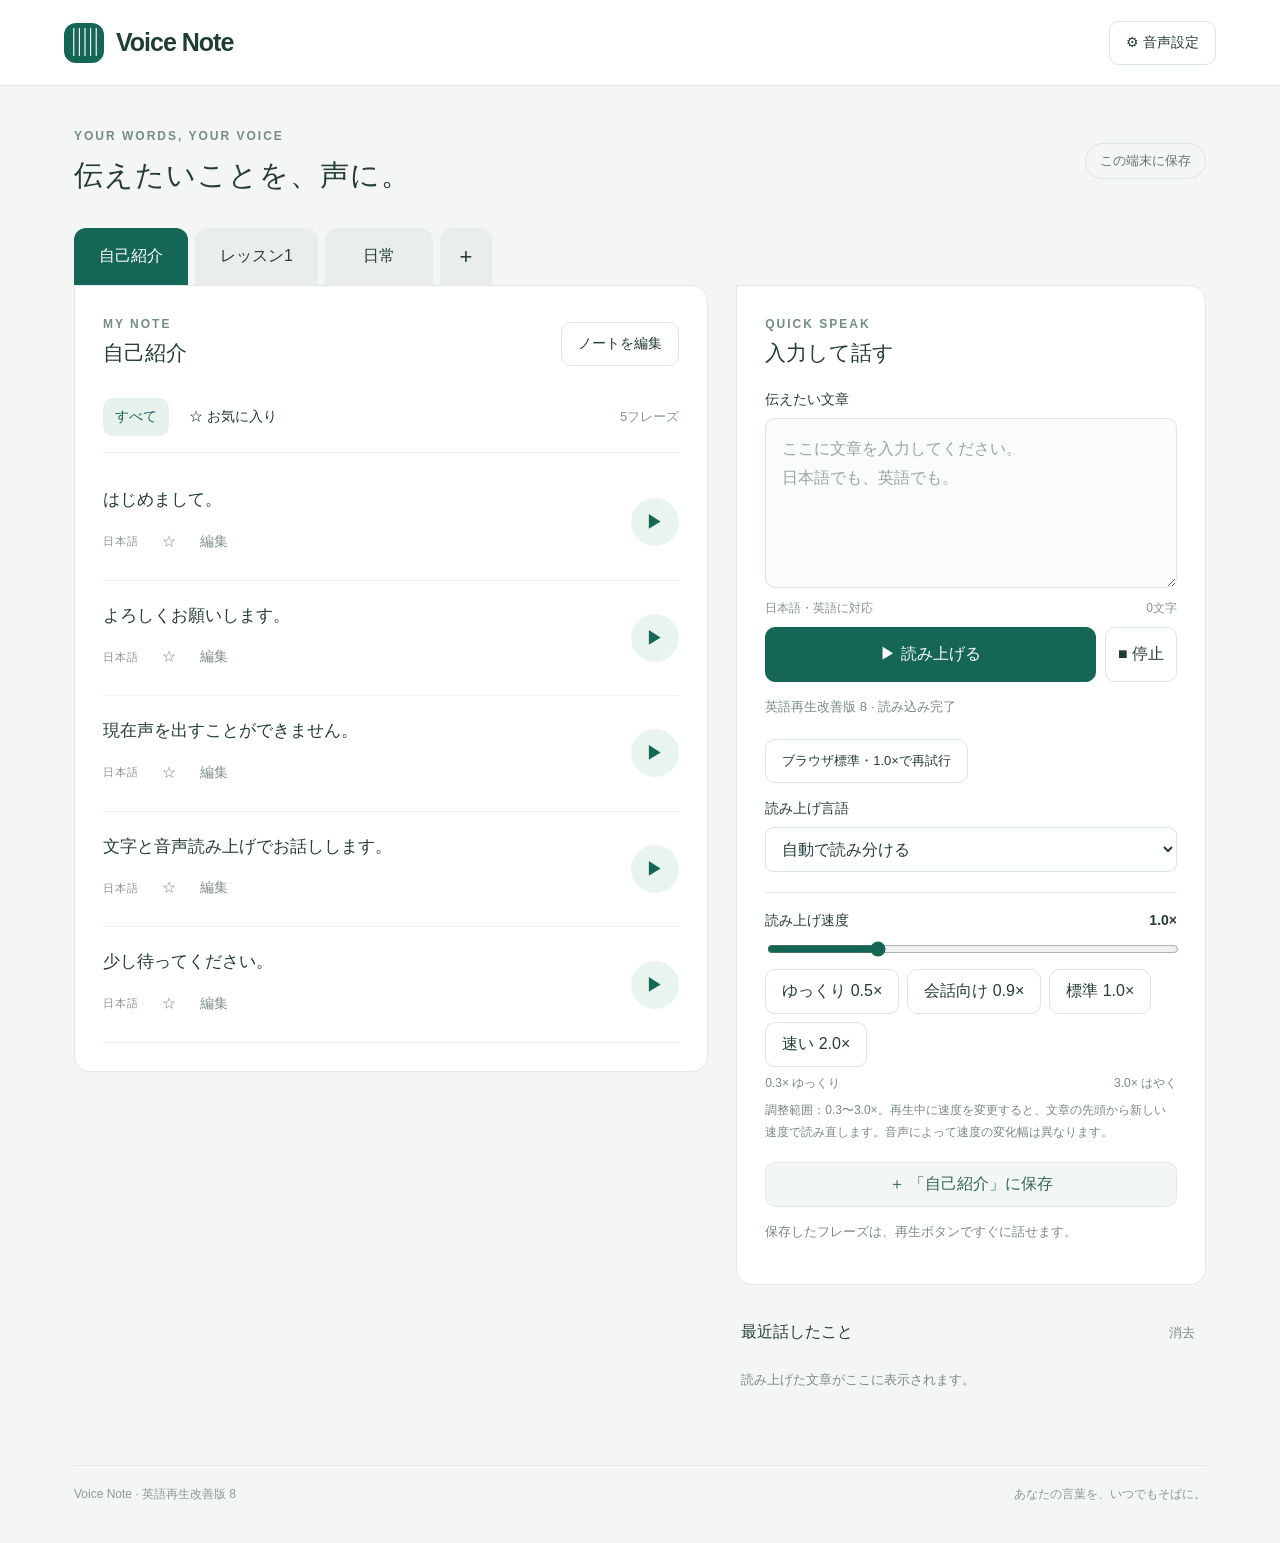
==== commit d1fe0f60: "Use browser-selected English voice based on successful device test" ====
--- a/index.html
+++ b/index.html
@@ -3,8 +3,8 @@
 <main><div class="intro"><div><span class="eyebrow">YOUR WORDS, YOUR VOICE</span><h1>伝えたいことを、声に。</h1></div><span class="local">この端末に保存</span></div>
 <nav class="tabs" id="tabs" aria-label="ノート"></nav>
 <div class="workspace"><section class="notebook"><div class="section-head"><div><span class="eyebrow">MY NOTE</span><h2 id="noteTitle"></h2></div><button id="noteMenu" class="subtle">ノートを編集</button></div><div class="filters"><button class="selected" id="allFilter">すべて</button><button id="favoriteFilter">☆ お気に入り</button><span id="count"></span></div><div id="phrases"></div></section>
-<aside><section class="composer"><span class="eyebrow">QUICK SPEAK</span><h2>入力して話す</h2><label for="draft">伝えたい文章</label><textarea id="draft" placeholder="ここに文章を入力してください。&#10;日本語でも、英語でも。" maxlength="10000"></textarea><div class="input-meta"><span>日本語・英語に対応</span><span id="charCount">0文字</span></div><div class="speak-row"><button id="speak" class="primary">▶ 読み上げる</button><button id="stop" class="stop" aria-label="読み上げを停止">■ 停止</button></div><p id="speechProgress" class="hint" role="status" aria-live="polite">更新を読み込み中…</p><button id="retryLocal" type="button" class="test">端末音声・標準速度で再試行</button><label for="language">読み上げ言語</label><select id="language"><option value="auto">自動で読み分ける</option><option value="ja">日本語</option><option value="en">English</option></select><div class="main-speed"><label for="rate">読み上げ速度 <strong id="rateValue">1.0×</strong></label><input id="rate" type="range" min="0.3" max="3.0" step="0.1"><div role="group" aria-label="速度を選択" style="display:flex;flex-wrap:wrap;gap:8px;margin:8px 0"><button type="button" data-rate="0.5">ゆっくり 0.5×</button><button type="button" data-rate="0.9">会話向け 0.9×</button><button type="button" data-rate="1">標準 1.0×</button><button type="button" data-rate="2">速い 2.0×</button></div><div class="range-label"><span>0.3× ゆっくり</span><span>3.0× はやく</span></div><p class="hint">調整範囲：0.3〜3.0×。再生中に速度を変更すると、文章の先頭から新しい速度で読み直します。音声によって速度の変化幅は異なります。</p></div><button id="save" class="save">＋ このノートに保存</button><p class="hint">保存したフレーズは、再生ボタンですぐに話せます。</p></section><section class="history"><div class="section-head"><h3>最近話したこと</h3><button id="clearHistory" class="text-button">消去</button></div><div id="history"></div></section></aside></div><footer>Voice Note · 読み方改善版 7 <span>あなたの言葉を、いつでもそばに。</span></footer></main>
+<aside><section class="composer"><span class="eyebrow">QUICK SPEAK</span><h2>入力して話す</h2><label for="draft">伝えたい文章</label><textarea id="draft" placeholder="ここに文章を入力してください。&#10;日本語でも、英語でも。" maxlength="10000"></textarea><div class="input-meta"><span>日本語・英語に対応</span><span id="charCount">0文字</span></div><div class="speak-row"><button id="speak" class="primary">▶ 読み上げる</button><button id="stop" class="stop" aria-label="読み上げを停止">■ 停止</button></div><p id="speechProgress" class="hint" role="status" aria-live="polite">更新を読み込み中…</p><button id="retryLocal" type="button" class="test">ブラウザ標準・1.0×で再試行</button><label for="language">読み上げ言語</label><select id="language"><option value="auto">自動で読み分ける</option><option value="ja">日本語</option><option value="en">English</option></select><div class="main-speed"><label for="rate">読み上げ速度 <strong id="rateValue">1.0×</strong></label><input id="rate" type="range" min="0.3" max="3.0" step="0.1"><div role="group" aria-label="速度を選択" style="display:flex;flex-wrap:wrap;gap:8px;margin:8px 0"><button type="button" data-rate="0.5">ゆっくり 0.5×</button><button type="button" data-rate="0.9">会話向け 0.9×</button><button type="button" data-rate="1">標準 1.0×</button><button type="button" data-rate="2">速い 2.0×</button></div><div class="range-label"><span>0.3× ゆっくり</span><span>3.0× はやく</span></div><p class="hint">調整範囲：0.3〜3.0×。再生中に速度を変更すると、文章の先頭から新しい速度で読み直します。音声によって速度の変化幅は異なります。</p></div><button id="save" class="save">＋ このノートに保存</button><p class="hint">保存したフレーズは、再生ボタンですぐに話せます。</p></section><section class="history"><div class="section-head"><h3>最近話したこと</h3><button id="clearHistory" class="text-button">消去</button></div><div id="history"></div></section></aside></div><footer>Voice Note · 英語再生改善版 8 <span>あなたの言葉を、いつでもそばに。</span></footer></main>
 <div id="status" role="status" aria-live="polite"></div>
 <dialog id="editDialog"><form id="editForm"><div class="section-head"><h2 id="editTitle"></h2><button type="button" id="closeEdit" aria-label="閉じる">×</button></div><label id="editLabel" for="editValue">名前</label><textarea id="editValue" required maxlength="10000"></textarea><div class="dialog-actions"><button type="button" id="deleteItem" class="danger">削除</button><button type="submit" class="primary">保存する</button></div></form></dialog>
-<dialog id="settings"><div class="section-head"><h2>音声設定</h2><button id="closeSettings" aria-label="閉じる">×</button></div><p class="hint">利用できる音声は端末によって異なります。男性音声が見つかる場合は優先して選びます。音声名だけでは性別を判別できない場合もあります。</p><label class="voice-preference"><input id="qualityFirst" type="checkbox"> 高品質音声を優先する</label><p class="hint">自動選択では Natural・Neural・Premium・Enhanced などの音声を優先します。男性音声を優先したい場合はオフにするか、下の一覧で声を選んでください。</p><label class="voice-preference"><input id="preferLocal" type="checkbox"> 端末内の音声を優先する</label><p class="hint">通信の待ち時間を避けたいときに使います。選択した音声がある場合は、その声を使います。</p><label for="jaVoice">日本語の音声</label><select id="jaVoice"></select><button class="test" data-test="ja">▶ 日本語を試す</button><label for="enVoice">英語の音声</label><select id="enVoice"></select><button class="test" data-test="en">▶ 英語を試す</button><button class="test" id="mixedTest">▶ 日本語と英語のつながりを試す</button><p class="hint">ノートと履歴はこのブラウザ内に保存されます。ブラウザのデータを消すと削除され、別の端末には同期されません。音声によっては読み上げ時に通信が必要です。</p><p class="hint">日英の文章を先に再生待ちに入れ、切り替えの待ち時間を減らします。声質や切り替えにかかる時間は、端末と音声によって異なります。</p><div class="backup"><button id="export">バックアップ保存</button><label class="import">復元する<input id="import" type="file" accept="application/json" hidden></label></div></dialog>
-<script src="app.js?v=7"></script></body></html>
+<dialog id="settings"><div class="section-head"><h2>音声設定</h2><button id="closeSettings" aria-label="閉じる">×</button></div><p class="hint">利用できる音声は端末によって異なります。男性音声が見つかる場合は優先して選びます。音声名だけでは性別を判別できない場合もあります。</p><label class="voice-preference"><input id="qualityFirst" type="checkbox"> 高品質音声を優先する</label><p class="hint">自動選択では Natural・Neural・Premium・Enhanced などの音声を優先します。男性音声を優先したい場合はオフにするか、下の一覧で声を選んでください。</p><label class="voice-preference"><input id="preferLocal" type="checkbox"> 端末内の音声を優先する</label><p class="hint">通信の待ち時間を避けたいときに使います。選択した音声がある場合は、その声を使います。</p><label for="jaVoice">日本語の音声</label><select id="jaVoice"></select><button class="test" data-test="ja">▶ 日本語を試す</button><label for="enVoice">英語の音声</label><select id="enVoice"></select><p class="hint">英語の初期設定はブラウザ標準です。声を個別指定せず、英語の読み上げをブラウザに任せます。男性音声になるとは限りません。</p><button class="test" data-test="en">▶ 英語を試す</button><button class="test" id="mixedTest">▶ 日本語と英語のつながりを試す</button><p class="hint">ノートと履歴はこのブラウザ内に保存されます。ブラウザのデータを消すと削除され、別の端末には同期されません。音声によっては読み上げ時に通信が必要です。</p><p class="hint">日英の文章を先に再生待ちに入れ、切り替えの待ち時間を減らします。声質や切り替えにかかる時間は、端末と音声によって異なります。</p><div class="backup"><button id="export">バックアップ保存</button><label class="import">復元する<input id="import" type="file" accept="application/json" hidden></label></div></dialog>
+<script src="app.js?v=8"></script></body></html>
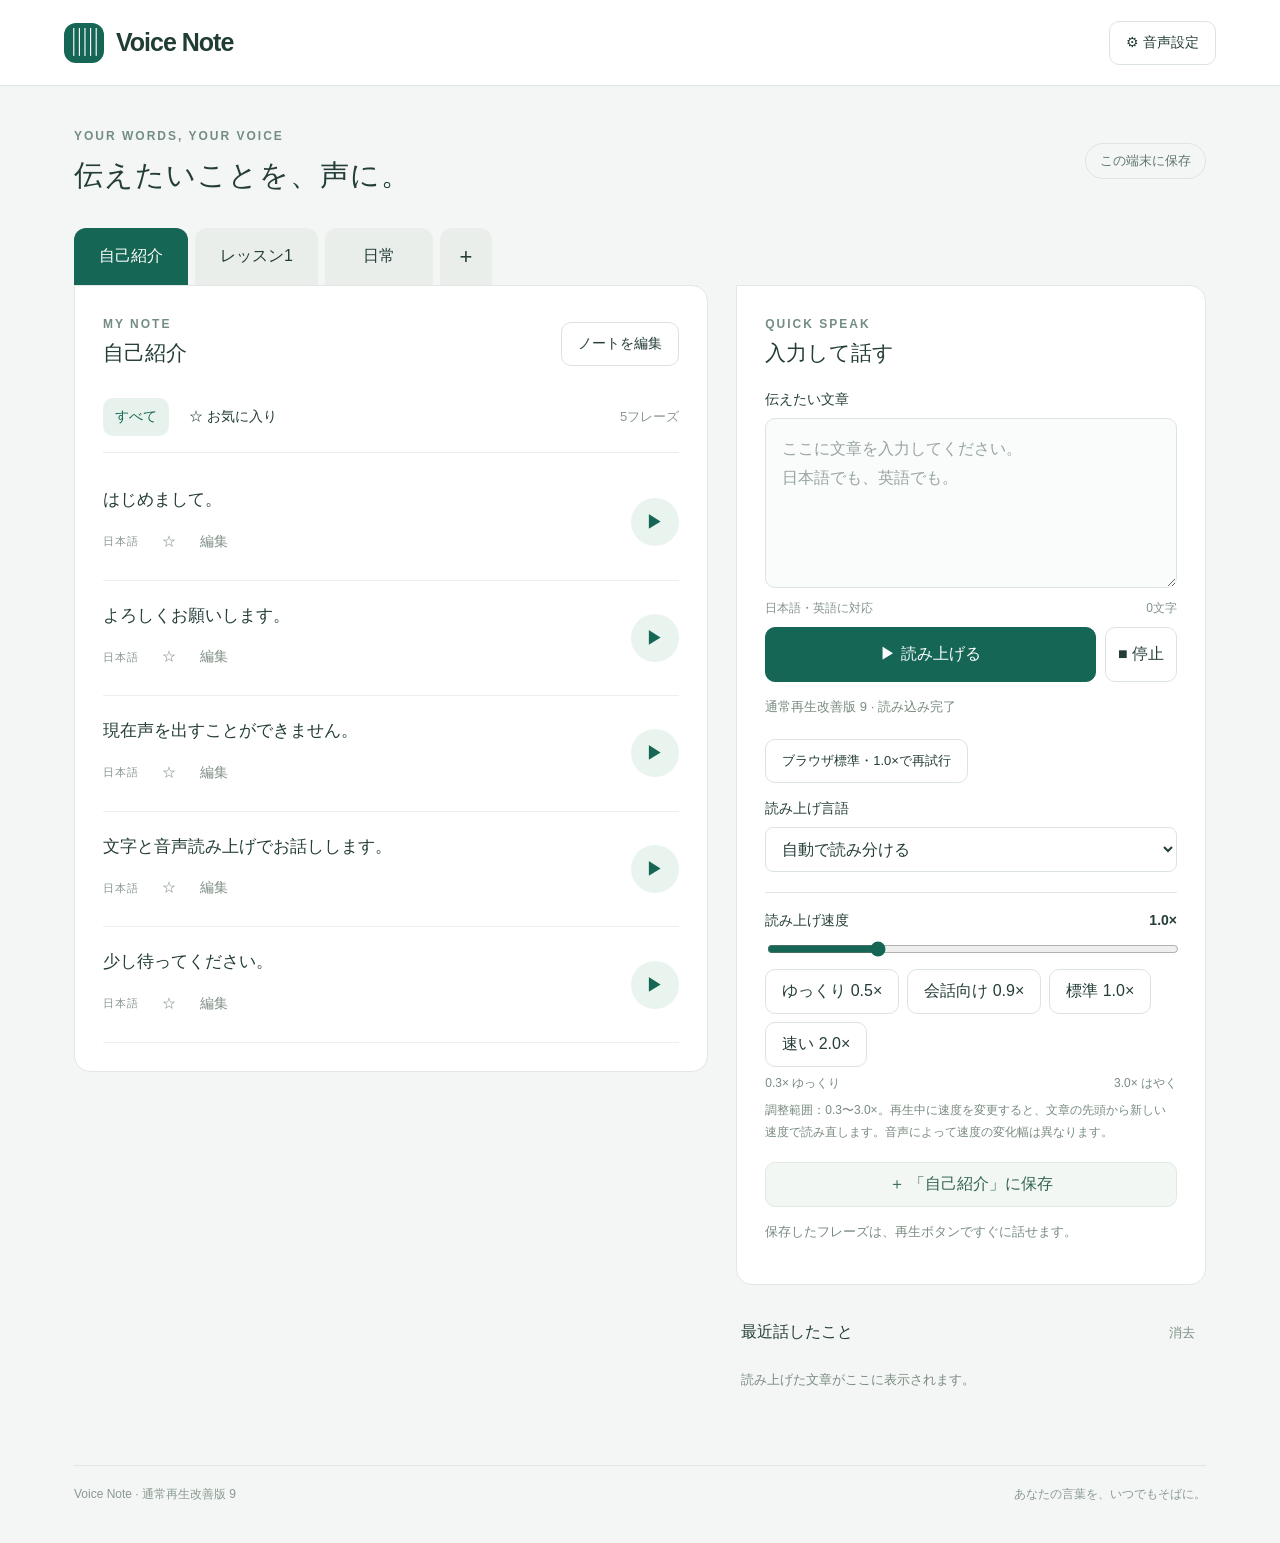
==== commit fba692df: "Align normal playback with successful browser-default retry settings" ====
--- a/index.html
+++ b/index.html
@@ -3,8 +3,8 @@
 <main><div class="intro"><div><span class="eyebrow">YOUR WORDS, YOUR VOICE</span><h1>伝えたいことを、声に。</h1></div><span class="local">この端末に保存</span></div>
 <nav class="tabs" id="tabs" aria-label="ノート"></nav>
 <div class="workspace"><section class="notebook"><div class="section-head"><div><span class="eyebrow">MY NOTE</span><h2 id="noteTitle"></h2></div><button id="noteMenu" class="subtle">ノートを編集</button></div><div class="filters"><button class="selected" id="allFilter">すべて</button><button id="favoriteFilter">☆ お気に入り</button><span id="count"></span></div><div id="phrases"></div></section>
-<aside><section class="composer"><span class="eyebrow">QUICK SPEAK</span><h2>入力して話す</h2><label for="draft">伝えたい文章</label><textarea id="draft" placeholder="ここに文章を入力してください。&#10;日本語でも、英語でも。" maxlength="10000"></textarea><div class="input-meta"><span>日本語・英語に対応</span><span id="charCount">0文字</span></div><div class="speak-row"><button id="speak" class="primary">▶ 読み上げる</button><button id="stop" class="stop" aria-label="読み上げを停止">■ 停止</button></div><p id="speechProgress" class="hint" role="status" aria-live="polite">更新を読み込み中…</p><button id="retryLocal" type="button" class="test">ブラウザ標準・1.0×で再試行</button><label for="language">読み上げ言語</label><select id="language"><option value="auto">自動で読み分ける</option><option value="ja">日本語</option><option value="en">English</option></select><div class="main-speed"><label for="rate">読み上げ速度 <strong id="rateValue">1.0×</strong></label><input id="rate" type="range" min="0.3" max="3.0" step="0.1"><div role="group" aria-label="速度を選択" style="display:flex;flex-wrap:wrap;gap:8px;margin:8px 0"><button type="button" data-rate="0.5">ゆっくり 0.5×</button><button type="button" data-rate="0.9">会話向け 0.9×</button><button type="button" data-rate="1">標準 1.0×</button><button type="button" data-rate="2">速い 2.0×</button></div><div class="range-label"><span>0.3× ゆっくり</span><span>3.0× はやく</span></div><p class="hint">調整範囲：0.3〜3.0×。再生中に速度を変更すると、文章の先頭から新しい速度で読み直します。音声によって速度の変化幅は異なります。</p></div><button id="save" class="save">＋ このノートに保存</button><p class="hint">保存したフレーズは、再生ボタンですぐに話せます。</p></section><section class="history"><div class="section-head"><h3>最近話したこと</h3><button id="clearHistory" class="text-button">消去</button></div><div id="history"></div></section></aside></div><footer>Voice Note · 英語再生改善版 8 <span>あなたの言葉を、いつでもそばに。</span></footer></main>
+<aside><section class="composer"><span class="eyebrow">QUICK SPEAK</span><h2>入力して話す</h2><label for="draft">伝えたい文章</label><textarea id="draft" placeholder="ここに文章を入力してください。&#10;日本語でも、英語でも。" maxlength="10000"></textarea><div class="input-meta"><span>日本語・英語に対応</span><span id="charCount">0文字</span></div><div class="speak-row"><button id="speak" class="primary">▶ 読み上げる</button><button id="stop" class="stop" aria-label="読み上げを停止">■ 停止</button></div><p id="speechProgress" class="hint" role="status" aria-live="polite">更新を読み込み中…</p><button id="retryLocal" type="button" class="test">ブラウザ標準・1.0×で再試行</button><label for="language">読み上げ言語</label><select id="language"><option value="auto">自動で読み分ける</option><option value="ja">日本語</option><option value="en">English</option></select><div class="main-speed"><label for="rate">読み上げ速度 <strong id="rateValue">1.0×</strong></label><input id="rate" type="range" min="0.3" max="3.0" step="0.1"><div role="group" aria-label="速度を選択" style="display:flex;flex-wrap:wrap;gap:8px;margin:8px 0"><button type="button" data-rate="0.5">ゆっくり 0.5×</button><button type="button" data-rate="0.9">会話向け 0.9×</button><button type="button" data-rate="1">標準 1.0×</button><button type="button" data-rate="2">速い 2.0×</button></div><div class="range-label"><span>0.3× ゆっくり</span><span>3.0× はやく</span></div><p class="hint">調整範囲：0.3〜3.0×。再生中に速度を変更すると、文章の先頭から新しい速度で読み直します。音声によって速度の変化幅は異なります。</p></div><button id="save" class="save">＋ このノートに保存</button><p class="hint">保存したフレーズは、再生ボタンですぐに話せます。</p></section><section class="history"><div class="section-head"><h3>最近話したこと</h3><button id="clearHistory" class="text-button">消去</button></div><div id="history"></div></section></aside></div><footer>Voice Note · 通常再生改善版 9 <span>あなたの言葉を、いつでもそばに。</span></footer></main>
 <div id="status" role="status" aria-live="polite"></div>
 <dialog id="editDialog"><form id="editForm"><div class="section-head"><h2 id="editTitle"></h2><button type="button" id="closeEdit" aria-label="閉じる">×</button></div><label id="editLabel" for="editValue">名前</label><textarea id="editValue" required maxlength="10000"></textarea><div class="dialog-actions"><button type="button" id="deleteItem" class="danger">削除</button><button type="submit" class="primary">保存する</button></div></form></dialog>
-<dialog id="settings"><div class="section-head"><h2>音声設定</h2><button id="closeSettings" aria-label="閉じる">×</button></div><p class="hint">利用できる音声は端末によって異なります。男性音声が見つかる場合は優先して選びます。音声名だけでは性別を判別できない場合もあります。</p><label class="voice-preference"><input id="qualityFirst" type="checkbox"> 高品質音声を優先する</label><p class="hint">自動選択では Natural・Neural・Premium・Enhanced などの音声を優先します。男性音声を優先したい場合はオフにするか、下の一覧で声を選んでください。</p><label class="voice-preference"><input id="preferLocal" type="checkbox"> 端末内の音声を優先する</label><p class="hint">通信の待ち時間を避けたいときに使います。選択した音声がある場合は、その声を使います。</p><label for="jaVoice">日本語の音声</label><select id="jaVoice"></select><button class="test" data-test="ja">▶ 日本語を試す</button><label for="enVoice">英語の音声</label><select id="enVoice"></select><p class="hint">英語の初期設定はブラウザ標準です。声を個別指定せず、英語の読み上げをブラウザに任せます。男性音声になるとは限りません。</p><button class="test" data-test="en">▶ 英語を試す</button><button class="test" id="mixedTest">▶ 日本語と英語のつながりを試す</button><p class="hint">ノートと履歴はこのブラウザ内に保存されます。ブラウザのデータを消すと削除され、別の端末には同期されません。音声によっては読み上げ時に通信が必要です。</p><p class="hint">日英の文章を先に再生待ちに入れ、切り替えの待ち時間を減らします。声質や切り替えにかかる時間は、端末と音声によって異なります。</p><div class="backup"><button id="export">バックアップ保存</button><label class="import">復元する<input id="import" type="file" accept="application/json" hidden></label></div></dialog>
-<script src="app.js?v=8"></script></body></html>
+<dialog id="settings"><div class="section-head"><h2>音声設定</h2><button id="closeSettings" aria-label="閉じる">×</button></div><p class="hint">利用できる音声は端末によって異なります。男性音声が見つかる場合は優先して選びます。音声名だけでは性別を判別できない場合もあります。</p><label class="voice-preference"><input id="qualityFirst" type="checkbox"> 高品質音声を優先する</label><p class="hint">自動選択では Natural・Neural・Premium・Enhanced などの音声を優先します。男性音声を優先したい場合はオフにするか、下の一覧で声を選んでください。</p><label class="voice-preference"><input id="preferLocal" type="checkbox"> 端末内の音声を優先する</label><p class="hint">通信の待ち時間を避けたいときに使います。選択した音声がある場合は、その声を使います。</p><label for="jaVoice">日本語の音声</label><select id="jaVoice"></select><button class="test" data-test="ja">▶ 日本語を試す</button><label for="enVoice">英語の音声</label><select id="enVoice"></select><p class="hint">日本語・英語の初期設定はブラウザ標準・速度1.0×です。再試行で音声が開始した場合も、その設定を次回から使います。声や速度は変更できます。ブラウザ標準では男性音声になるとは限りません。</p><button class="test" data-test="en">▶ 英語を試す</button><button class="test" id="mixedTest">▶ 日本語と英語のつながりを試す</button><p class="hint">ノートと履歴はこのブラウザ内に保存されます。ブラウザのデータを消すと削除され、別の端末には同期されません。音声によっては読み上げ時に通信が必要です。</p><p class="hint">日英の文章を先に再生待ちに入れ、切り替えの待ち時間を減らします。声質や切り替えにかかる時間は、端末と音声によって異なります。</p><div class="backup"><button id="export">バックアップ保存</button><label class="import">復元する<input id="import" type="file" accept="application/json" hidden></label></div></dialog>
+<script src="app.js?v=9"></script></body></html>
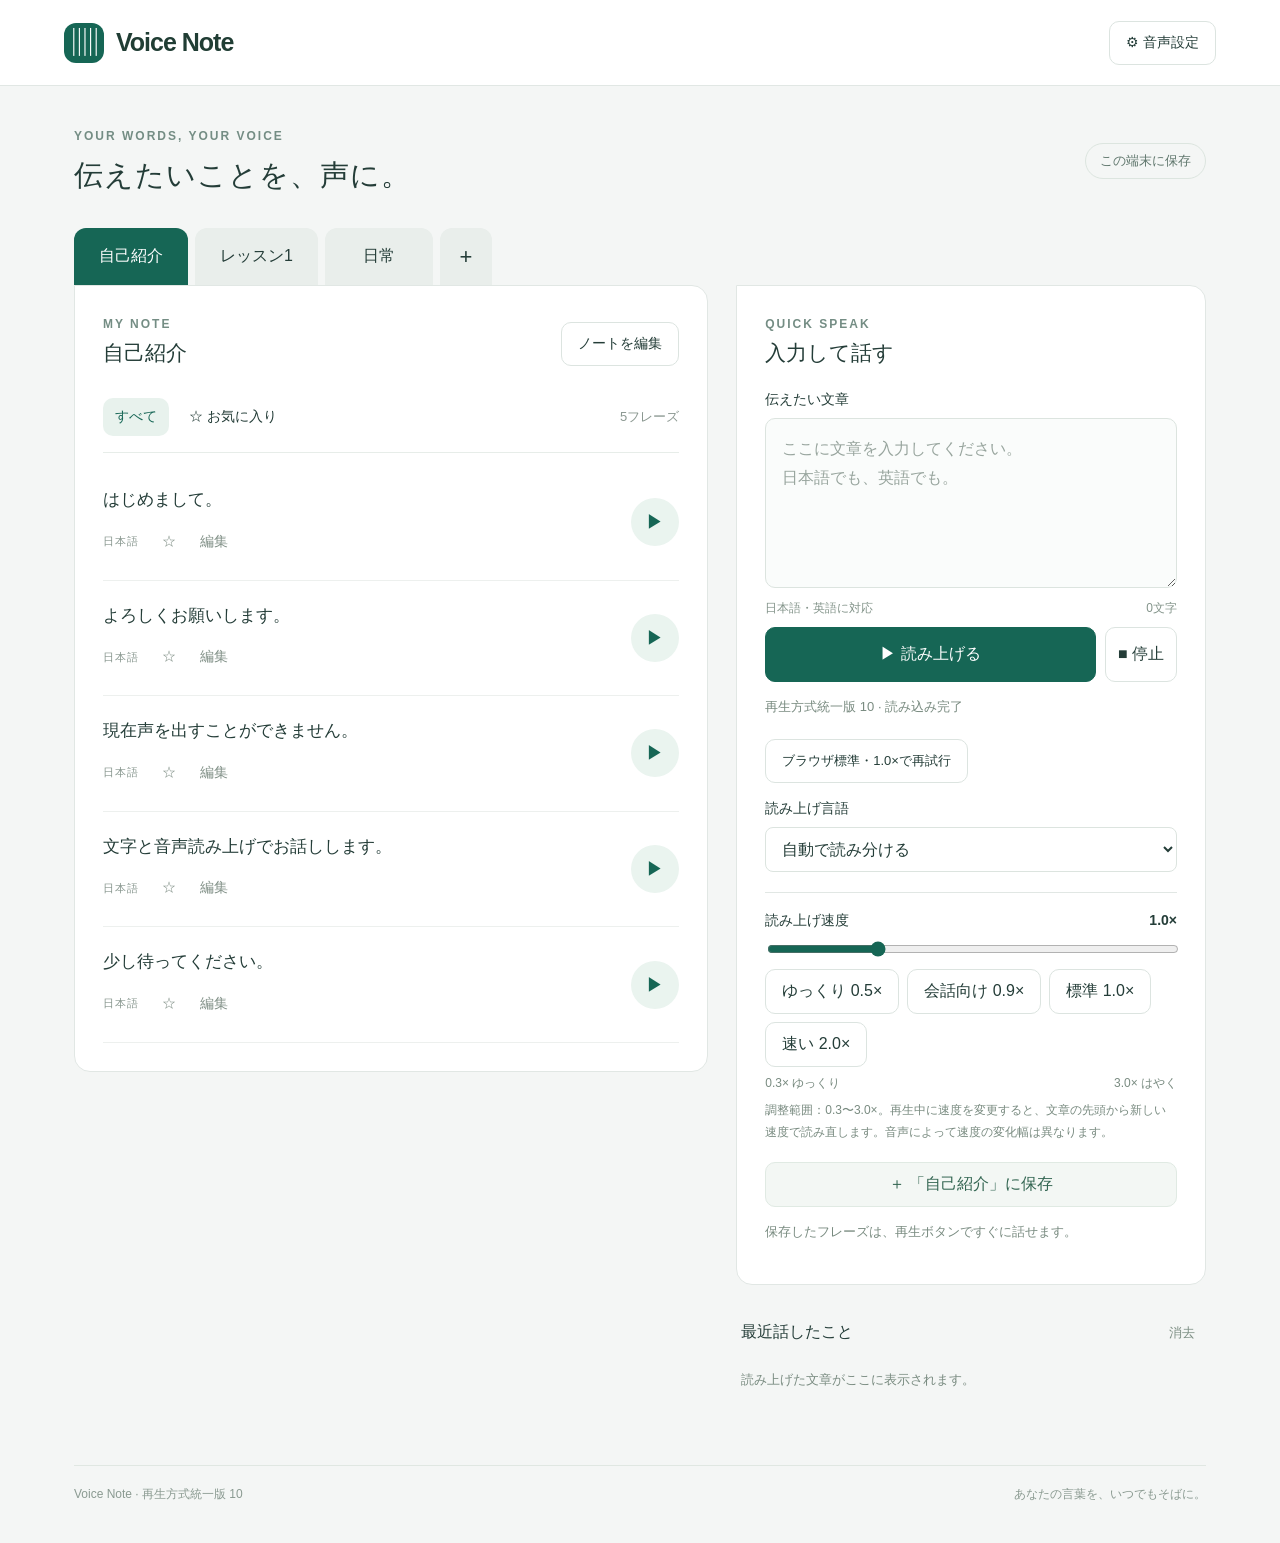
==== commit 53aa85a3: "Use one playback path for main button and retry" ====
--- a/index.html
+++ b/index.html
@@ -3,8 +3,8 @@
 <main><div class="intro"><div><span class="eyebrow">YOUR WORDS, YOUR VOICE</span><h1>伝えたいことを、声に。</h1></div><span class="local">この端末に保存</span></div>
 <nav class="tabs" id="tabs" aria-label="ノート"></nav>
 <div class="workspace"><section class="notebook"><div class="section-head"><div><span class="eyebrow">MY NOTE</span><h2 id="noteTitle"></h2></div><button id="noteMenu" class="subtle">ノートを編集</button></div><div class="filters"><button class="selected" id="allFilter">すべて</button><button id="favoriteFilter">☆ お気に入り</button><span id="count"></span></div><div id="phrases"></div></section>
-<aside><section class="composer"><span class="eyebrow">QUICK SPEAK</span><h2>入力して話す</h2><label for="draft">伝えたい文章</label><textarea id="draft" placeholder="ここに文章を入力してください。&#10;日本語でも、英語でも。" maxlength="10000"></textarea><div class="input-meta"><span>日本語・英語に対応</span><span id="charCount">0文字</span></div><div class="speak-row"><button id="speak" class="primary">▶ 読み上げる</button><button id="stop" class="stop" aria-label="読み上げを停止">■ 停止</button></div><p id="speechProgress" class="hint" role="status" aria-live="polite">更新を読み込み中…</p><button id="retryLocal" type="button" class="test">ブラウザ標準・1.0×で再試行</button><label for="language">読み上げ言語</label><select id="language"><option value="auto">自動で読み分ける</option><option value="ja">日本語</option><option value="en">English</option></select><div class="main-speed"><label for="rate">読み上げ速度 <strong id="rateValue">1.0×</strong></label><input id="rate" type="range" min="0.3" max="3.0" step="0.1"><div role="group" aria-label="速度を選択" style="display:flex;flex-wrap:wrap;gap:8px;margin:8px 0"><button type="button" data-rate="0.5">ゆっくり 0.5×</button><button type="button" data-rate="0.9">会話向け 0.9×</button><button type="button" data-rate="1">標準 1.0×</button><button type="button" data-rate="2">速い 2.0×</button></div><div class="range-label"><span>0.3× ゆっくり</span><span>3.0× はやく</span></div><p class="hint">調整範囲：0.3〜3.0×。再生中に速度を変更すると、文章の先頭から新しい速度で読み直します。音声によって速度の変化幅は異なります。</p></div><button id="save" class="save">＋ このノートに保存</button><p class="hint">保存したフレーズは、再生ボタンですぐに話せます。</p></section><section class="history"><div class="section-head"><h3>最近話したこと</h3><button id="clearHistory" class="text-button">消去</button></div><div id="history"></div></section></aside></div><footer>Voice Note · 通常再生改善版 9 <span>あなたの言葉を、いつでもそばに。</span></footer></main>
+<aside><section class="composer"><span class="eyebrow">QUICK SPEAK</span><h2>入力して話す</h2><label for="draft">伝えたい文章</label><textarea id="draft" placeholder="ここに文章を入力してください。&#10;日本語でも、英語でも。" maxlength="10000"></textarea><div class="input-meta"><span>日本語・英語に対応</span><span id="charCount">0文字</span></div><div class="speak-row"><button id="speak" class="primary">▶ 読み上げる</button><button id="stop" class="stop" aria-label="読み上げを停止">■ 停止</button></div><p id="speechProgress" class="hint" role="status" aria-live="polite">更新を読み込み中…</p><button id="retryLocal" type="button" class="test">ブラウザ標準・1.0×で再試行</button><label for="language">読み上げ言語</label><select id="language"><option value="auto">自動で読み分ける</option><option value="ja">日本語</option><option value="en">English</option></select><div class="main-speed"><label for="rate">読み上げ速度 <strong id="rateValue">1.0×</strong></label><input id="rate" type="range" min="0.3" max="3.0" step="0.1"><div role="group" aria-label="速度を選択" style="display:flex;flex-wrap:wrap;gap:8px;margin:8px 0"><button type="button" data-rate="0.5">ゆっくり 0.5×</button><button type="button" data-rate="0.9">会話向け 0.9×</button><button type="button" data-rate="1">標準 1.0×</button><button type="button" data-rate="2">速い 2.0×</button></div><div class="range-label"><span>0.3× ゆっくり</span><span>3.0× はやく</span></div><p class="hint">調整範囲：0.3〜3.0×。再生中に速度を変更すると、文章の先頭から新しい速度で読み直します。音声によって速度の変化幅は異なります。</p></div><button id="save" class="save">＋ このノートに保存</button><p class="hint">保存したフレーズは、再生ボタンですぐに話せます。</p></section><section class="history"><div class="section-head"><h3>最近話したこと</h3><button id="clearHistory" class="text-button">消去</button></div><div id="history"></div></section></aside></div><footer>Voice Note · 再生方式統一版 10 <span>あなたの言葉を、いつでもそばに。</span></footer></main>
 <div id="status" role="status" aria-live="polite"></div>
 <dialog id="editDialog"><form id="editForm"><div class="section-head"><h2 id="editTitle"></h2><button type="button" id="closeEdit" aria-label="閉じる">×</button></div><label id="editLabel" for="editValue">名前</label><textarea id="editValue" required maxlength="10000"></textarea><div class="dialog-actions"><button type="button" id="deleteItem" class="danger">削除</button><button type="submit" class="primary">保存する</button></div></form></dialog>
-<dialog id="settings"><div class="section-head"><h2>音声設定</h2><button id="closeSettings" aria-label="閉じる">×</button></div><p class="hint">利用できる音声は端末によって異なります。男性音声が見つかる場合は優先して選びます。音声名だけでは性別を判別できない場合もあります。</p><label class="voice-preference"><input id="qualityFirst" type="checkbox"> 高品質音声を優先する</label><p class="hint">自動選択では Natural・Neural・Premium・Enhanced などの音声を優先します。男性音声を優先したい場合はオフにするか、下の一覧で声を選んでください。</p><label class="voice-preference"><input id="preferLocal" type="checkbox"> 端末内の音声を優先する</label><p class="hint">通信の待ち時間を避けたいときに使います。選択した音声がある場合は、その声を使います。</p><label for="jaVoice">日本語の音声</label><select id="jaVoice"></select><button class="test" data-test="ja">▶ 日本語を試す</button><label for="enVoice">英語の音声</label><select id="enVoice"></select><p class="hint">日本語・英語の初期設定はブラウザ標準・速度1.0×です。再試行で音声が開始した場合も、その設定を次回から使います。声や速度は変更できます。ブラウザ標準では男性音声になるとは限りません。</p><button class="test" data-test="en">▶ 英語を試す</button><button class="test" id="mixedTest">▶ 日本語と英語のつながりを試す</button><p class="hint">ノートと履歴はこのブラウザ内に保存されます。ブラウザのデータを消すと削除され、別の端末には同期されません。音声によっては読み上げ時に通信が必要です。</p><p class="hint">日英の文章を先に再生待ちに入れ、切り替えの待ち時間を減らします。声質や切り替えにかかる時間は、端末と音声によって異なります。</p><div class="backup"><button id="export">バックアップ保存</button><label class="import">復元する<input id="import" type="file" accept="application/json" hidden></label></div></dialog>
-<script src="app.js?v=9"></script></body></html>
+<dialog id="settings"><div class="section-head"><h2>音声設定</h2><button id="closeSettings" aria-label="閉じる">×</button></div><p class="hint">利用できる音声は端末によって異なります。男性音声が見つかる場合は優先して選びます。音声名だけでは性別を判別できない場合もあります。</p><label class="voice-preference"><input id="qualityFirst" type="checkbox"> 高品質音声を優先する</label><p class="hint">自動選択では Natural・Neural・Premium・Enhanced などの音声を優先します。男性音声を優先したい場合はオフにするか、下の一覧で声を選んでください。</p><label class="voice-preference"><input id="preferLocal" type="checkbox"> 端末内の音声を優先する</label><p class="hint">通信の待ち時間を避けたいときに使います。選択した音声がある場合は、その声を使います。</p><label for="jaVoice">日本語の音声</label><select id="jaVoice"></select><button class="test" data-test="ja">▶ 日本語を試す</button><label for="enVoice">英語の音声</label><select id="enVoice"></select><p class="hint">日本語・英語の初期設定はブラウザ標準・速度1.0×です。再試行ボタンはこの設定に戻して再生します。戻した設定は通常の読み上げにも使われます。声や速度は変更できます。ブラウザ標準では男性音声になるとは限りません。</p><button class="test" data-test="en">▶ 英語を試す</button><button class="test" id="mixedTest">▶ 日本語と英語のつながりを試す</button><p class="hint">ノートと履歴はこのブラウザ内に保存されます。ブラウザのデータを消すと削除され、別の端末には同期されません。音声によっては読み上げ時に通信が必要です。</p><p class="hint">日英の文章を先に再生待ちに入れ、切り替えの待ち時間を減らします。声質や切り替えにかかる時間は、端末と音声によって異なります。</p><div class="backup"><button id="export">バックアップ保存</button><label class="import">復元する<input id="import" type="file" accept="application/json" hidden></label></div></dialog>
+<script src="app-v10.js"></script></body></html>
